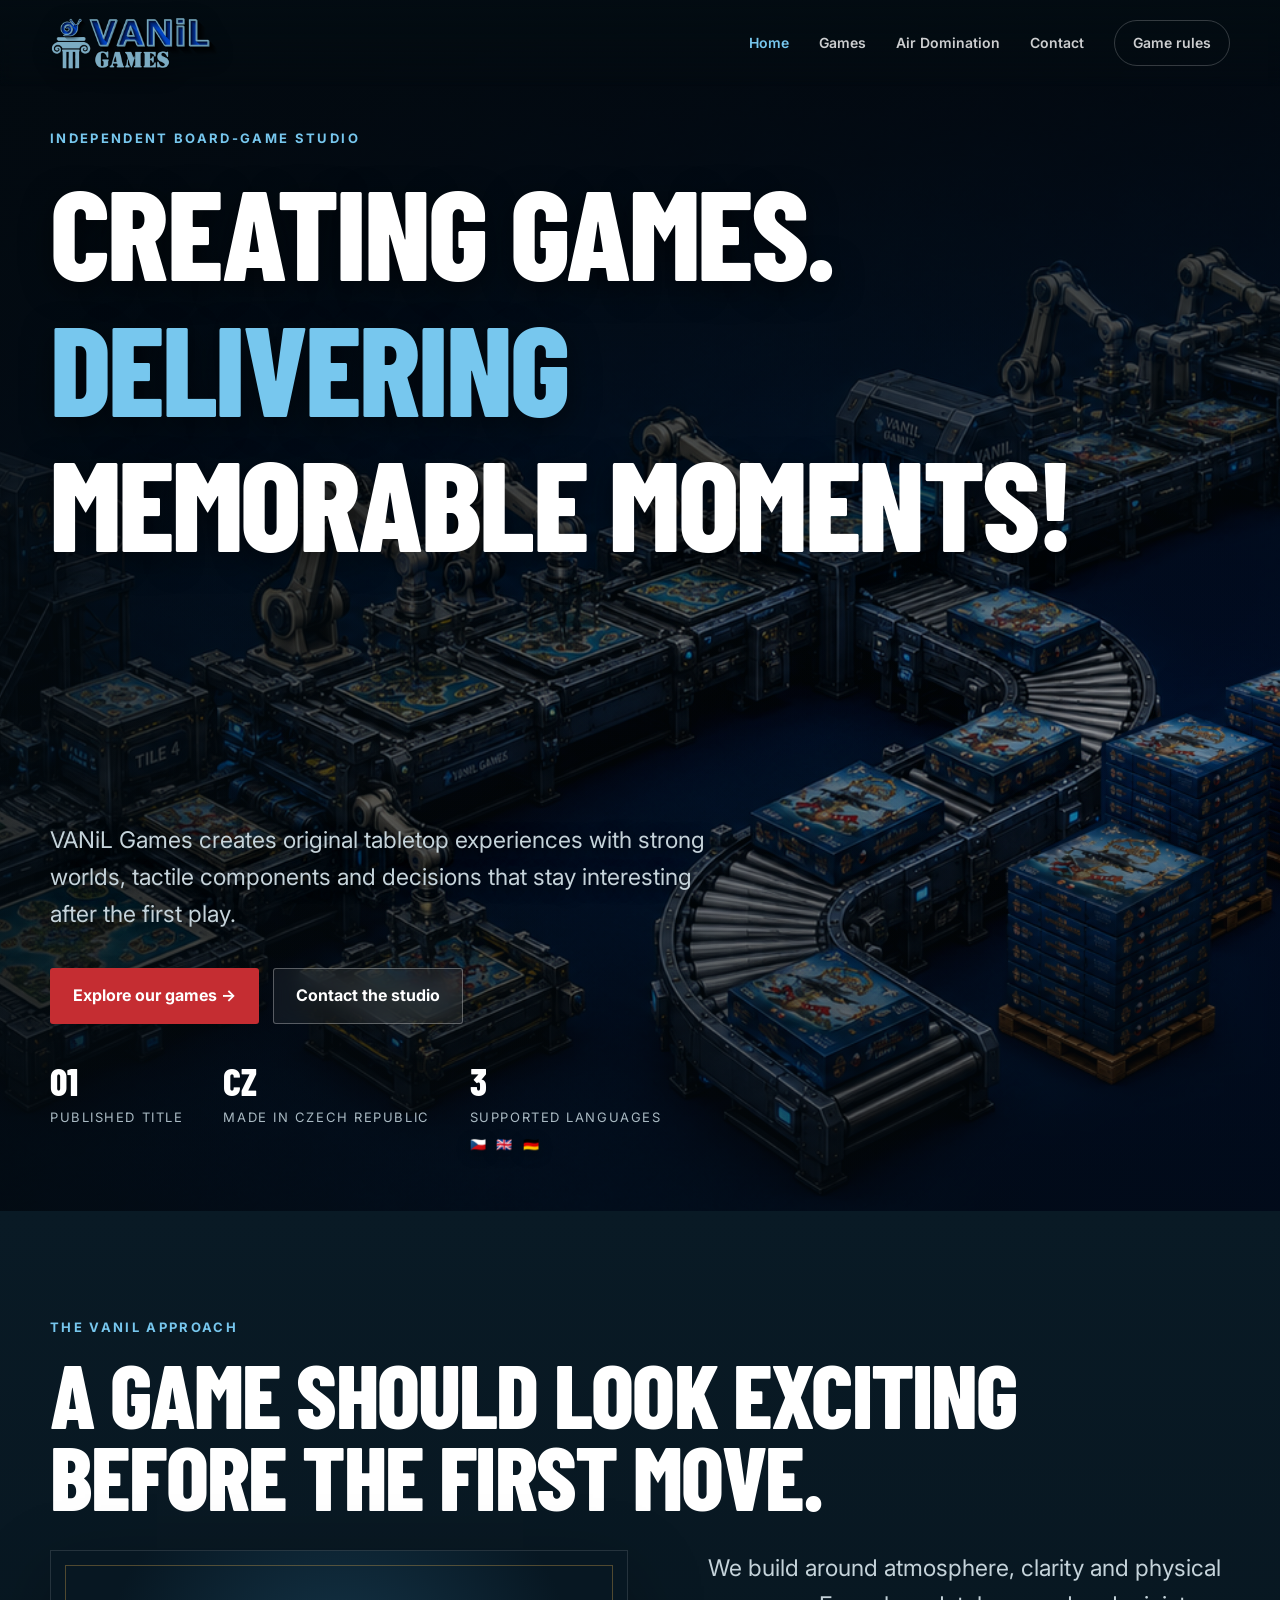
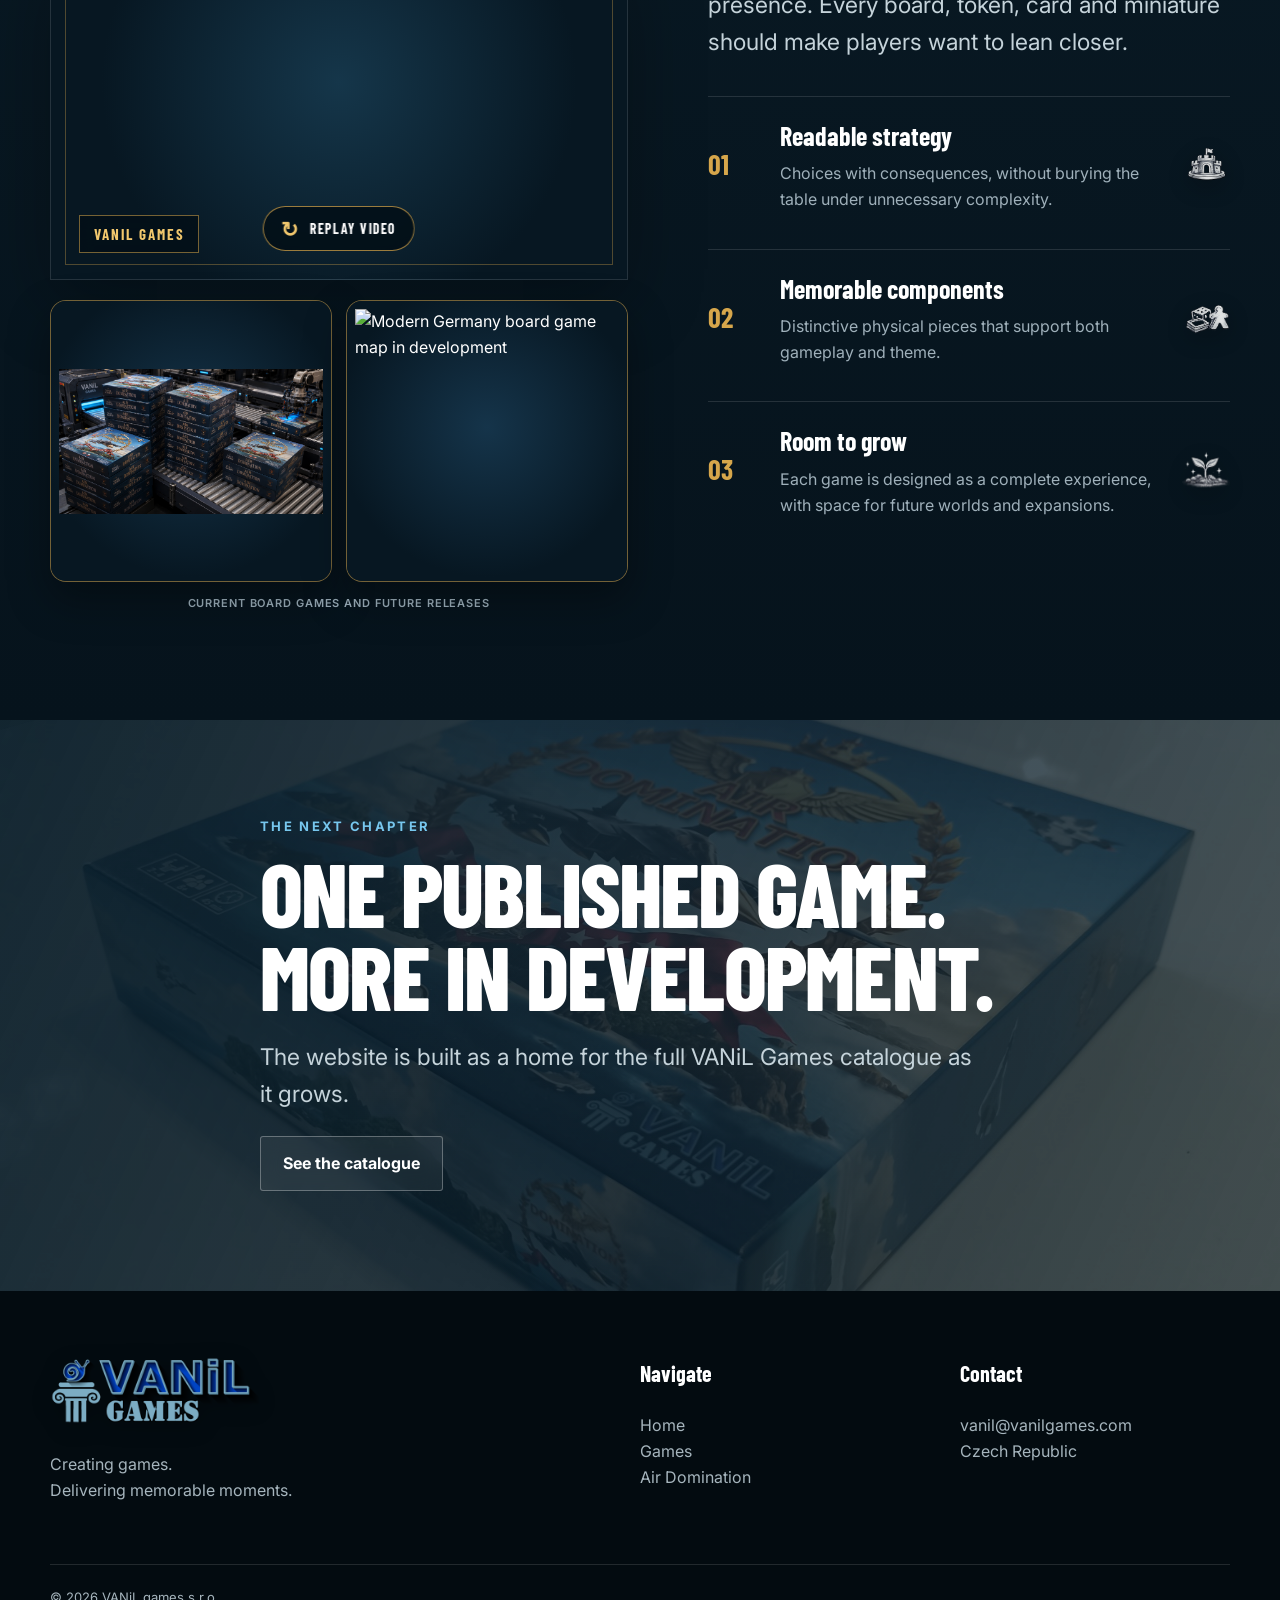
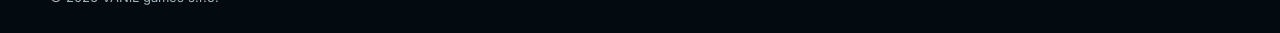
==== index.html @ 3bc26226 "First version of VANiL Games website" ====
<!doctype html><html lang="en"><head><meta charset="utf-8"><meta name="viewport" content="width=device-width,initial-scale=1"><meta name="description" content="VANiL Games creates original board games in the Czech Republic."><title>VANiL Games — Independent board-game studio</title><link rel="stylesheet" href="styles.css"><script defer src="script.js"></script></head><body>
<header class="site-header"><nav class="nav container"><a class="brand" href="index.html" aria-label="VANiL Games home"><img class="brand-logo" src="assets/images/vanil-logo-wide.png" alt="VANiL Games"></a><button class="menu-toggle" aria-label="Open menu">☰</button><div class="nav-links"><a class="active" href="index.html">Home</a><a href="games.html">Games</a><a href="air-domination.html">Air Domination</a><a href="contact.html">Contact</a><a class="nav-cta" href="air-domination.html#rules">Game rules</a></div></nav></header>
<main>
<section class="hero home-hero"><div class="hero-bg"><img src="assets/images/production-line.png" alt="VANiL Games island landscape"></div><div class="container hero-inner"><div class="hero-copy reveal"><div class="eyebrow">Independent board-game studio</div><h1 class="display xl home-title"><span class="home-title-line-one">Creating Games.</span><span class="home-title-line-two">Delivering</span><span class="home-title-line-three">Memorable Moments!</span></h1><p class="lead">VANiL Games creates original tabletop experiences with strong worlds, tactile components and decisions that stay interesting after the first play.</p><div class="actions"><a class="btn btn-primary" href="games.html">Explore our games →</a><a class="btn btn-ghost" href="contact.html">Contact the studio</a></div><div class="hero-stats company-stats"><div class="hero-stat"><strong>01</strong><span>Published title</span></div><div class="hero-stat"><strong>CZ</strong><span>Made in Czech Republic</span></div><div class="hero-stat language-stat"><strong>3</strong><span>Supported languages</span><div class="language-flags" aria-label="Czech, English and German"><span title="Czech">🇨🇿</span><span title="English">🇬🇧</span><span title="German">🇩🇪</span></div></div></div></div></div></section>
<section class="section dark home-approach"><div class="container"><div class="home-approach-heading reveal"><div class="eyebrow">The VANiL approach</div><h2 class="display lg">A game should look exciting before the first move.</h2></div><div class="split home-approach-grid"><div class="home-approach-media reveal"><div class="media-frame home-studio-video"><video data-play-once muted playsinline aria-label="VANiL Games animated studio logo"><source src="assets/video/vanil-snail-cartoon.mp4" type="video/mp4"></video><button class="video-replay" type="button" aria-label="Replay VANiL Games animation"><span>↻</span> Replay video</button><div class="video-corner-label">VANiL games</div></div><div class="current-future-showcase" aria-label="Current board games and future releases">
<figure class="production-stack-card"><img src="assets/images/stack-of-games-2.png" alt="Air Domination game boxes on the VANiL Games production line"></figure>
<figure class="production-stack-card"><img src="assets/images/map-modern-germany7.png" alt="Modern Germany board game map in development"></figure>
<p class="showcase-caption">Current board games and future releases</p>
</div></div><div class="reveal home-approach-copy"><p class="lead">We build around atmosphere, clarity and physical presence. Every board, token, card and miniature should make players want to lean closer.</p><div class="numbered-list home-principles"><div class="numbered-item"><strong>01</strong><div><h3>Readable strategy</h3><p>Choices with consequences, without burying the table under unnecessary complexity.</p></div><img class="principle-icon" src="assets/images/strategy-icon.png" alt="Strategy icon"></div><div class="numbered-item"><strong>02</strong><div><h3>Memorable components</h3><p>Distinctive physical pieces that support both gameplay and theme.</p></div><img class="principle-icon" src="assets/images/components-icon.png" alt="Board game components icon"></div><div class="numbered-item"><strong>03</strong><div><h3>Room to grow</h3><p>Each game is designed as a complete experience, with space for future worlds and expansions.</p></div><img class="principle-icon" src="assets/images/growth-icon.png" alt="Growth icon"></div></div></div></div></div></section>
<section class="cta"><div class="container cta-box reveal"><div class="eyebrow">The next chapter</div><h2 class="display lg">One published game. More in development.</h2><p class="lead">The website is built as a home for the full VANiL Games catalogue as it grows.</p><a class="btn btn-ghost" href="games.html">See the catalogue</a></div></section>
</main>
<footer class="footer"><div class="container"><div class="footer-grid"><div><a class="brand" href="index.html" aria-label="VANiL Games home"><img class="brand-logo" src="assets/images/vanil-logo-wide.png" alt="VANiL Games"></a><p>Creating games.<br>Delivering memorable moments.</p></div><div><h3>Navigate</h3><p><a href="index.html">Home</a><br><a href="games.html">Games</a><br><a href="air-domination.html">Air Domination</a></p></div><div><h3>Contact</h3><p><a href="mailto:vanil@vanilgames.com">vanil@vanilgames.com</a><br>Czech Republic</p></div></div><div class="copyright">© <span data-year></span> VANiL games s.r.o.</div></div></footer></body></html>
---- styles.css ----
@import url('https://fonts.googleapis.com/css2?family=Barlow+Condensed:wght@500;600;700;800&family=Inter:wght@400;500;600;700&display=swap');

:root{--ink:#07131c;--navy:#0b2230;--navy2:#102f41;--sky:#77c7ee;--cyan:#36b6df;--gold:#d6a64b;--red:#c52d32;--paper:#eef3f5;--white:#fff;--muted:#9fb1bc;--line:rgba(255,255,255,.12);--shadow:0 24px 70px rgba(0,0,0,.28)}
*{box-sizing:border-box}html{scroll-behavior:smooth}body{margin:0;background:var(--ink);color:var(--white);font-family:Inter,Arial,sans-serif;line-height:1.6;overflow-x:hidden}img,video{display:block;max-width:100%}a{color:inherit;text-decoration:none}button{font:inherit}.container{width:min(1180px,calc(100% - 40px));margin:auto}.section{padding:110px 0;position:relative}.section.light{background:var(--paper);color:#14212a}.section.dark{background:linear-gradient(180deg,#091a25,#06131c)}.eyebrow{font:700 13px/1 Inter;letter-spacing:.18em;text-transform:uppercase;color:var(--sky);margin-bottom:18px}.display{font-family:'Barlow Condensed',sans-serif;font-weight:800;letter-spacing:-.02em;line-height:.92;text-transform:uppercase;margin:0}.display.xl{font-size:clamp(68px,10vw,150px)}.display.lg{font-size:clamp(48px,7vw,92px)}h2,h3{font-family:'Barlow Condensed',sans-serif}.lead{font-size:clamp(18px,2vw,23px);color:#c5d3da;max-width:720px}.muted{color:#8396a2}.gold{color:var(--gold)}

.site-header{position:fixed;inset:0 0 auto;z-index:100;background:linear-gradient(180deg,rgba(3,12,18,.94),rgba(3,12,18,.64),transparent);backdrop-filter:blur(5px)}.nav{height:86px;display:flex;align-items:center;justify-content:space-between}.brand{display:flex;gap:12px;align-items:center;font-family:'Barlow Condensed';font-weight:800;letter-spacing:.08em}.brand-mark{width:42px;height:42px;border:2px solid var(--gold);border-radius:50%;display:grid;place-items:center;position:relative}.brand-mark:after{content:'V';font-size:24px;color:var(--gold)}.nav-links{display:flex;align-items:center;gap:30px;font-weight:600;font-size:14px}.nav-links a{opacity:.8}.nav-links a:hover,.nav-links a.active{opacity:1;color:var(--sky)}.nav-cta{border:1px solid rgba(255,255,255,.25);padding:11px 18px;border-radius:999px}.menu-toggle{display:none;color:white;background:none;border:0;font-size:28px}

.hero{min-height:100vh;display:grid;align-items:end;position:relative;isolation:isolate;overflow:hidden}.hero-bg{position:absolute;inset:0;z-index:-3}.hero-bg img{width:100%;height:100%;object-fit:cover;object-position:center 42%;filter:saturate(.95) contrast(1.05)}.hero:before{content:'';position:absolute;inset:0;z-index:-2;background:linear-gradient(90deg,rgba(3,10,15,.95) 0%,rgba(3,10,15,.75) 38%,rgba(3,10,15,.15) 75%),linear-gradient(0deg,#07131c 0%,transparent 40%)}.hero:after{content:'';position:absolute;right:-10vw;top:15vh;width:44vw;height:44vw;border:1px solid rgba(255,255,255,.12);border-radius:50%;box-shadow:0 0 0 50px rgba(255,255,255,.025),0 0 0 100px rgba(255,255,255,.018);z-index:-1}.hero-inner{padding-top:150px;padding-bottom:90px}.hero-copy{max-width:730px}.hero .display span{display:block;color:var(--sky)}.actions{display:flex;gap:14px;flex-wrap:wrap;margin-top:36px}.btn{display:inline-flex;align-items:center;justify-content:center;gap:10px;padding:14px 22px;border-radius:3px;font-weight:700;border:1px solid transparent;transition:.25s}.btn-primary{background:var(--red);color:#fff}.btn-primary:hover{transform:translateY(-3px);box-shadow:0 12px 25px rgba(197,45,50,.3)}.btn-ghost{border-color:rgba(255,255,255,.3);background:rgba(255,255,255,.06);backdrop-filter:blur(10px)}.btn-ghost:hover{background:#fff;color:#07131c}.hero-stats{display:flex;gap:40px;margin-top:55px}.hero-stat strong{font:800 38px 'Barlow Condensed';display:block}.hero-stat span{font-size:13px;color:#aabac3;text-transform:uppercase;letter-spacing:.12em}

.split{display:grid;grid-template-columns:1.05fr .95fr;align-items:center;gap:80px}.media-frame{position:relative;border:1px solid rgba(255,255,255,.12);background:#071722;box-shadow:var(--shadow);overflow:hidden}.media-frame:before{content:'';position:absolute;inset:14px;border:1px solid rgba(214,166,75,.35);z-index:2;pointer-events:none}.media-frame img{width:100%;height:100%;object-fit:cover;transition:transform .8s cubic-bezier(.2,.8,.2,1)}.media-frame:hover img{transform:scale(1.045)}.media-tall{height:710px}.numbered-list{display:grid;gap:18px;margin-top:35px}.numbered-item{display:grid;grid-template-columns:54px 1fr;gap:18px;padding:18px 0;border-top:1px solid rgba(255,255,255,.12)}.numbered-item strong{font:700 28px 'Barlow Condensed';color:var(--gold)}.numbered-item h3{margin:0 0 5px;font-size:26px}.numbered-item p{margin:0;color:#9fb0ba}

.video-stage{border-radius:4px;overflow:hidden;position:relative;box-shadow:var(--shadow);background:#000}.video-stage video{width:100%;aspect-ratio:16/9;object-fit:cover}.video-stage:after{content:'PLAYING IN VIEW';position:absolute;left:18px;bottom:16px;font-size:11px;letter-spacing:.15em;background:rgba(5,18,26,.78);padding:8px 11px;border-left:3px solid var(--red)}

.gallery-section{background:#050f16;padding:0}.gallery-grid{display:grid;grid-template-columns:1.25fr .75fr;min-height:760px}.slider{position:relative;overflow:hidden}.slide{position:absolute;inset:0;opacity:0;transform:scale(1.04);transition:opacity 1s,transform 4s}.slide.active{opacity:1;transform:scale(1)}.slide img{width:100%;height:100%;object-fit:cover}.slide:after{content:'';position:absolute;inset:0;background:linear-gradient(90deg,transparent 50%,rgba(5,15,22,.5)),linear-gradient(0deg,rgba(5,15,22,.65),transparent 50%)}.gallery-copy{padding:80px 65px;display:flex;flex-direction:column;justify-content:center;background:linear-gradient(135deg,#0a2432,#07151e)}.dots{display:flex;gap:8px;margin-top:28px}.dot{width:34px;height:4px;border:0;background:#38515e;cursor:pointer}.dot.active{background:var(--gold)}

.feature-slice{display:grid;grid-template-columns:1fr 1fr;min-height:690px}.feature-slice.reverse .slice-copy{order:2}.feature-slice.reverse .slice-media{order:1}.slice-copy{padding:90px max(5vw,45px);display:flex;flex-direction:column;justify-content:center}.slice-media{position:relative;overflow:hidden;background:#091722}.slice-media>img{width:100%;height:100%;object-fit:cover;transition:transform .9s}.slice-media:hover>img{transform:scale(1.05)}.floating-video{position:absolute;right:6%;bottom:7%;width:min(46%,430px);border:7px solid rgba(255,255,255,.95);box-shadow:0 22px 60px rgba(0,0,0,.5);overflow:hidden;z-index:3}.floating-video video{width:100%;aspect-ratio:16/9;object-fit:cover}.chip-row{display:flex;flex-wrap:wrap;gap:10px;margin-top:30px}.chip{padding:9px 13px;border:1px solid rgba(255,255,255,.17);background:rgba(255,255,255,.05);font-size:13px}

.carrier-grid{display:grid;grid-template-columns:repeat(4,1fr);gap:18px;margin-top:50px}.carrier-card{background:white;color:#10202a;border-radius:2px;overflow:hidden;box-shadow:0 15px 30px rgba(0,0,0,.16);transition:.3s}.carrier-card:hover{transform:translateY(-9px)}.carrier-card img{aspect-ratio:1/1;object-fit:cover}.carrier-card div{padding:16px}.carrier-card h3{font-size:24px;margin:0}.carrier-card p{margin:3px 0 0;font-size:13px;color:#67757e}

.medal-stage{display:grid;grid-template-columns:.8fr 1.2fr;gap:80px;align-items:center}.medal-view{min-height:650px;display:grid;place-items:center;position:relative;background:radial-gradient(circle at center,rgba(77,164,205,.18),transparent 55%)}.medal-view:before{content:'';position:absolute;width:70%;aspect-ratio:1;border:1px solid rgba(255,255,255,.12);border-radius:50%;box-shadow:0 0 0 45px rgba(255,255,255,.025)}.medal{position:absolute;max-height:560px;max-width:82%;opacity:0;transform:translateY(15px) rotateY(25deg);transition:.65s}.medal.active{opacity:1;transform:translateY(0) rotateY(0)}.medal-controls{display:flex;gap:12px}.round-btn{width:48px;height:48px;border-radius:50%;border:1px solid rgba(255,255,255,.25);background:transparent;color:white;cursor:pointer}.round-btn:hover{background:white;color:#08151e}

.rules-layout{display:grid;grid-template-columns:.9fr 1.1fr;gap:70px;align-items:center}.rules-preview{filter:drop-shadow(0 25px 30px rgba(0,0,0,.25));transition:.5s}.rules-preview:hover{transform:rotate(-2deg) scale(1.02)}.rules-cards{display:grid;gap:14px}.rule-card{display:flex;align-items:center;justify-content:space-between;padding:22px 24px;background:white;border-left:5px solid var(--red);box-shadow:0 10px 25px rgba(0,0,0,.08)}.rule-card strong{font-family:'Barlow Condensed';font-size:25px}.rule-card span{font-size:12px;color:#65727a}.rule-card.disabled{opacity:.7}.rule-link{font-weight:700;color:#9d2228}

.cta{padding:100px 0;background:linear-gradient(115deg,rgba(8,28,40,.94),rgba(8,28,40,.68)),url('assets/images/game-box.jpg') center/cover}.cta-box{max-width:760px}.footer{background:#030b10;padding:65px 0 25px;color:#a6b5bd}.footer-grid{display:grid;grid-template-columns:2fr 1fr 1fr;gap:50px}.footer h3{color:white;font-size:22px;margin-top:0}.footer a:hover{color:var(--sky)}.copyright{border-top:1px solid var(--line);margin-top:45px;padding-top:22px;font-size:13px}

.reveal{opacity:0;transform:translateY(28px);transition:.8s ease}.reveal.visible{opacity:1;transform:none}

.page-hero{padding:180px 0 100px;background:radial-gradient(circle at 80% 20%,rgba(54,182,223,.18),transparent 30%),linear-gradient(135deg,#06141e,#0b2a3a)}.game-card-large{display:grid;grid-template-columns:1fr 1fr;background:#0a1f2c;border:1px solid var(--line);overflow:hidden}.game-card-large img{height:100%;object-fit:cover}.game-card-content{padding:70px}.contact-grid{display:grid;grid-template-columns:.8fr 1.2fr;gap:60px}.contact-panel{padding:40px;background:#0b2230;border:1px solid var(--line)}.form-grid{display:grid;gap:15px}.form-grid input,.form-grid textarea{width:100%;padding:15px;background:#071722;border:1px solid rgba(255,255,255,.14);color:white}.form-grid textarea{min-height:180px}

@media(max-width:900px){.nav-links{position:absolute;top:78px;left:20px;right:20px;display:none;flex-direction:column;background:#071722;padding:25px;align-items:flex-start;border:1px solid var(--line)}.nav-links.open{display:flex}.menu-toggle{display:block}.split,.medal-stage,.rules-layout,.contact-grid,.game-card-large{grid-template-columns:1fr}.media-tall{height:560px}.gallery-grid{grid-template-columns:1fr;min-height:0}.slider{height:520px}.gallery-copy{padding:60px 30px}.feature-slice,.feature-slice.reverse{grid-template-columns:1fr}.feature-slice.reverse .slice-copy,.feature-slice.reverse .slice-media{order:initial}.slice-media{min-height:560px}.carrier-grid{grid-template-columns:1fr 1fr}.footer-grid{grid-template-columns:1fr 1fr}.hero-stats{gap:24px}.hero{min-height:850px}}
@media(max-width:600px){.container{width:min(100% - 28px,1180px)}.section{padding:78px 0}.nav{height:72px}.brand span{display:none}.hero-inner{padding-top:125px}.display.xl{font-size:64px}.hero-stats{display:grid;grid-template-columns:repeat(2,1fr)}.media-tall{height:450px}.slider{height:430px}.slice-copy{padding:65px 24px}.slice-media{min-height:500px}.floating-video{width:76%;right:4%;bottom:4%}.carrier-grid{grid-template-columns:1fr}.medal-view{min-height:520px}.footer-grid{grid-template-columns:1fr}.actions .btn{width:100%}}

/* Official VANiL identity and updated rules area */
.brand{display:flex;align-items:center;min-width:190px}
.brand-logo{display:block;width:168px;height:58px;object-fit:contain;object-position:left center;filter:drop-shadow(0 4px 10px rgba(0,0,0,.28))}
.footer .brand-logo{width:210px;height:auto;margin-bottom:12px}
.section-logo{width:92px;height:92px;object-fit:contain;filter:drop-shadow(0 12px 18px rgba(1,28,48,.2))}
.section.dark{position:relative;overflow:hidden}
.section-watermark{position:absolute;right:-3%;top:8%;width:min(32vw,420px);opacity:.035;pointer-events:none;transform:rotate(-8deg)}

/* The main uploaded presentation is portrait-format: show the entire frame. */
#experience .split{grid-template-columns:.78fr 1.22fr;gap:58px}
#experience .video-stage{min-height:720px;display:grid;place-items:center;background:radial-gradient(circle at center,#173546 0,#020609 72%);padding:24px}
#experience .video-stage video{width:100%;height:680px;aspect-ratio:auto;object-fit:contain;background:#000}

.rules-heading{display:flex;align-items:center;gap:25px;margin-bottom:48px;max-width:900px}
.rules-heading h2{margin-bottom:8px}
.rules-intro{font-size:18px;max-width:760px;color:#53656f}
.language-grid{display:grid;grid-template-columns:repeat(3,1fr);gap:22px;align-items:stretch}
.language-card{background:#fff;color:#10202a;box-shadow:0 18px 45px rgba(8,28,40,.13);border:1px solid rgba(8,28,40,.09);display:flex;flex-direction:column;overflow:hidden;transition:transform .3s,box-shadow .3s}
.language-card:hover{transform:translateY(-8px);box-shadow:0 28px 58px rgba(8,28,40,.2)}
.language-card-top{display:flex;gap:16px;align-items:center;padding:22px 22px 18px}
.language-card-top h3{font:800 30px 'Barlow Condensed';margin:0 0 3px}
.language-card-top p{margin:0;color:#65757e;font-size:14px;line-height:1.4}
.language-code{width:52px;height:52px;flex:0 0 52px;border-radius:50%;display:grid;place-items:center;background:#0a2635;color:#fff;font:800 18px 'Barlow Condensed';box-shadow:inset 0 0 0 3px #80b2cc}
.youtube-frame{position:relative;aspect-ratio:16/9;background:#031019;overflow:hidden}
.youtube-frame iframe{position:absolute;inset:0;width:100%;height:100%;border:0}
.language-actions{display:grid;grid-template-columns:1fr 1fr;gap:10px;padding:18px;margin-top:auto}
.language-actions .btn{padding:12px 10px;font-size:13px;text-align:center}
.btn-dark{background:#0a2635;color:#fff;border-color:#0a2635}
.btn-dark:hover{background:#123e52;transform:translateY(-2px)}
.btn-disabled{background:#dce4e8;color:#78868d;cursor:not-allowed;border-color:#dce4e8}
.rules-preview-band{margin-top:28px;display:grid;grid-template-columns:260px 1fr;align-items:center;gap:34px;background:linear-gradient(120deg,#0a2635,#123e52);color:#fff;padding:26px 38px;overflow:hidden}
.rules-preview-band img{width:100%;max-height:190px;object-fit:contain;filter:drop-shadow(0 12px 18px rgba(0,0,0,.25))}
.rules-preview-band strong{font:800 28px 'Barlow Condensed'}
.rules-preview-band p{color:#bed0d9;margin-bottom:0}

@media(max-width:1050px){.language-grid{grid-template-columns:1fr 1fr}.language-card:last-child{grid-column:1/-1;max-width:620px}.language-actions{grid-template-columns:1fr 1fr}}
@media(max-width:900px){#experience .split{grid-template-columns:1fr}.language-grid{grid-template-columns:1fr}.language-card:last-child{grid-column:auto;max-width:none}#experience .video-stage{min-height:620px}#experience .video-stage video{height:580px}.brand-logo{width:145px}.rules-preview-band{grid-template-columns:180px 1fr}}
@media(max-width:600px){.brand{min-width:0}.brand-logo{width:126px;height:48px}.rules-heading{align-items:flex-start}.section-logo{width:68px;height:68px}.language-actions{grid-template-columns:1fr}.rules-preview-band{grid-template-columns:1fr;text-align:center;padding:24px}.rules-preview-band img{max-height:160px}#experience .video-stage{min-height:520px;padding:10px}#experience .video-stage video{height:500px}}

/* V5 fighter selector and reliable YouTube players */
.fighter-section{position:relative;min-height:690px;padding:105px 0 95px;overflow:hidden;background:#06131c}
.fighter-backdrop{position:absolute;inset:0}
.fighter-backdrop img{width:100%;height:100%;object-fit:cover;filter:saturate(.75) contrast(1.1);opacity:.24;transform:scale(1.04)}
.fighter-backdrop:after{content:"";position:absolute;inset:0;background:linear-gradient(90deg,rgba(3,13,21,.98) 0%,rgba(4,19,30,.84) 50%,rgba(3,13,21,.94) 100%),radial-gradient(circle at 50% 0,rgba(46,142,197,.24),transparent 48%)}
.fighter-inner{position:relative;z-index:2}
.fighter-heading{text-align:center;max-width:860px;margin:0 auto 42px}
.fighter-heading .lead{margin:18px auto 0}
.fighter-grid{display:grid;grid-template-columns:repeat(4,1fr);gap:18px;position:relative;z-index:4}
.fighter-card{position:relative;min-height:295px;padding:28px 24px 24px;border:1px solid rgba(218,170,72,.65);background:linear-gradient(155deg,rgba(13,42,59,.88),rgba(5,18,28,.95));box-shadow:0 18px 45px rgba(0,0,0,.32);overflow:visible;transition:transform .25s,border-color .25s,box-shadow .25s;outline:none}
.fighter-card:before{content:"";position:absolute;inset:8px;border:1px solid rgba(112,185,222,.11);pointer-events:none}
.fighter-card:hover,.fighter-card:focus-visible,.fighter-card.is-open{transform:translateY(-8px);border-color:#f0bf58;box-shadow:0 25px 65px rgba(0,0,0,.48),0 0 0 1px rgba(240,191,88,.15)}
.fighter-card h3{margin:35px 0 0;text-transform:uppercase;font-size:28px;line-height:.92;letter-spacing:.04em;color:#d6e8f1}
.fighter-card h3 strong{font-size:36px;color:#f0bf58}
.fighter-number{position:absolute;top:18px;left:22px;font:700 12px Inter;letter-spacing:.18em;color:#79b6d8}
.fighter-info{position:absolute;right:18px;top:16px;width:27px;height:27px;border:1px solid #f0bf58;border-radius:50%;display:grid;place-items:center;color:#f0bf58;font:700 italic 16px Georgia}
.fighter-silhouette{position:absolute;left:24px;right:24px;bottom:24px;height:115px;display:grid;place-items:center;color:rgba(126,190,222,.19);font:900 clamp(42px,5vw,72px) 'Barlow Condensed';letter-spacing:.03em;border-top:1px solid rgba(255,255,255,.08)}
.fighter-profile{position:absolute;left:50%;bottom:calc(100% + 15px);width:min(340px,85vw);padding:22px 23px;background:rgba(4,20,31,.98);border:1px solid #dfad48;box-shadow:0 24px 70px rgba(0,0,0,.65);opacity:0;visibility:hidden;transform:translate(-50%,10px);transition:.18s;z-index:20;pointer-events:none}
.fighter-profile:after{content:"";position:absolute;left:50%;bottom:-9px;width:16px;height:16px;background:#061722;border-right:1px solid #dfad48;border-bottom:1px solid #dfad48;transform:translateX(-50%) rotate(45deg)}
.fighter-profile h4{font:800 27px 'Barlow Condensed';text-transform:uppercase;color:#f0bf58;margin:0 0 8px}
.fighter-profile p{font-size:14px;line-height:1.55;color:#d3e2e9;margin:0}
.fighter-card:hover .fighter-profile,.fighter-card:focus-visible .fighter-profile,.fighter-card.is-open .fighter-profile{opacity:1;visibility:visible;transform:translate(-50%,0)}
.fighter-video{right:2.5%;bottom:3%;width:245px;border-width:4px;opacity:.92}
.carrier-launch-slice .slice-media>img{object-position:center center}
.youtube-lite{position:relative;aspect-ratio:16/9;background:#07131b center/cover no-repeat;overflow:hidden;cursor:pointer}
.youtube-lite:before{content:"";position:absolute;inset:0;background:linear-gradient(180deg,transparent 45%,rgba(0,0,0,.48))}
.youtube-lite .youtube-play{position:absolute;inset:0;margin:auto;width:76px;height:54px;border:0;border-radius:14px;background:#e62117;color:#fff;display:grid;place-items:center;cursor:pointer;box-shadow:0 12px 35px rgba(0,0,0,.45);transition:transform .2s,filter .2s}
.youtube-lite .youtube-play:hover{transform:scale(1.08);filter:brightness(1.08)}
.youtube-lite .youtube-play span{font-size:25px;margin-left:4px}
.youtube-lite iframe{position:absolute;inset:0;width:100%;height:100%;border:0}
@media(max-width:1000px){.fighter-grid{grid-template-columns:repeat(2,1fr)}.fighter-section{padding-bottom:125px}.fighter-video{width:210px}}
@media(max-width:600px){.fighter-section{padding:75px 0 105px}.fighter-grid{grid-template-columns:1fr}.fighter-card{min-height:240px}.fighter-profile{position:fixed;left:14px;right:14px;bottom:22px;width:auto;transform:translateY(12px);z-index:100}.fighter-profile:after{display:none}.fighter-card:hover .fighter-profile,.fighter-card:focus-visible .fighter-profile,.fighter-card.is-open .fighter-profile{transform:translateY(0)}.fighter-video{position:relative;right:auto;bottom:auto;width:100%;margin-top:24px}.carrier-launch-slice .slice-media{min-height:500px}}

/* v6 component-image refinements */
.numbered-item{grid-template-columns:54px minmax(0,1fr) 82px;align-items:center}
.stat-visual{position:relative;width:76px;height:66px;justify-self:end;border:1px solid rgba(214,166,75,.42);border-radius:12px;background:rgba(4,17,27,.75);overflow:hidden;box-shadow:0 8px 22px rgba(0,0,0,.28)}
.stat-visual img{width:100%;height:100%;object-fit:contain;padding:5px}
.mission-visual img{transform:rotate(-5deg) scale(.92)}
.map-visual img{object-fit:cover;padding:0}
.stat-frame{position:absolute;inset:0;opacity:0;transform:scale(.82) rotate(-5deg);transition:opacity .6s ease,transform .6s ease}
.stat-frame.active{opacity:1;transform:scale(1) rotate(0)}
.fighter-token{position:absolute;left:17px;right:17px;bottom:14px;height:150px;display:grid;place-items:center;border-top:1px solid rgba(255,255,255,.08)}
.fighter-token img{width:138px;height:138px;object-fit:contain;filter:drop-shadow(0 14px 16px rgba(0,0,0,.4));transition:transform .35s ease,filter .35s ease}
.fighter-card:hover .fighter-token img,.fighter-card:focus-visible .fighter-token img,.fighter-card.is-open .fighter-token img{transform:scale(1.07) rotate(2deg);filter:drop-shadow(0 18px 23px rgba(0,0,0,.55)) brightness(1.08)}
.box-views{display:grid;grid-template-columns:repeat(3,minmax(0,1fr));gap:10px;margin-top:26px;max-width:390px}
.box-views figure{margin:0;padding:8px;border:1px solid rgba(214,166,75,.28);border-radius:12px;background:rgba(255,255,255,.045);overflow:hidden}
.box-views img{display:block;width:100%;height:76px;object-fit:contain;transition:transform .3s ease}
.box-views figure:hover img{transform:scale(1.08)}
.box-views figcaption{text-align:center;margin-top:4px;color:#b9cad4;font:700 11px 'Barlow Condensed';letter-spacing:.12em;text-transform:uppercase}
@media(max-width:900px){.numbered-item{grid-template-columns:48px minmax(0,1fr) 72px}.stat-visual{width:68px;height:60px}.fighter-token{height:132px}.fighter-token img{width:120px;height:120px}}
@media(max-width:520px){.numbered-item{grid-template-columns:44px minmax(0,1fr) 58px;gap:12px}.stat-visual{width:56px;height:52px}.box-views{gap:7px}.box-views img{height:62px}}

/* v7 sizing and fighter-video placement */
.fighter-heading-row{position:relative;z-index:2;display:grid;grid-template-columns:minmax(0,1fr) 330px;gap:42px;align-items:center;margin-bottom:36px}
.fighter-heading-row .fighter-heading{margin-bottom:0}
.fighter-heading-video{position:relative;aspect-ratio:16/9;border:1px solid rgba(223,173,72,.75);border-radius:18px;overflow:hidden;background:#03111b;box-shadow:0 22px 55px rgba(0,0,0,.42)}
.fighter-heading-video video{display:block;width:100%;height:100%;object-fit:cover}
.fighter-heading-video:after{content:"";position:absolute;inset:0;pointer-events:none;background:linear-gradient(180deg,transparent 58%,rgba(1,10,17,.72))}
.fighter-heading-video span{position:absolute;left:16px;bottom:12px;z-index:2;color:#f0bf58;font:700 12px Inter;letter-spacing:.16em;text-transform:uppercase}
.fighter-section{padding-bottom:92px}
.fighter-video{display:none!important}

.box-views{max-width:560px;gap:14px;margin-top:24px}
.box-views figure{padding:10px}
.box-views img{height:138px}
.box-views figcaption{font-size:12px;margin-top:6px}

.numbered-item{grid-template-columns:62px minmax(0,1fr) 148px;gap:18px}
.stat-visual{width:138px;height:112px;border-radius:16px}
.stat-visual img{padding:7px}
.mission-visual{overflow:visible;background:rgba(4,17,27,.78);perspective:800px}
.mission-card-spin{animation:missionCardTurn 4.2s ease-in-out infinite;transform-origin:center;will-change:transform,filter}
@keyframes missionCardTurn{
  0%,15%{transform:rotate(-7deg) rotateY(0deg) scale(.91);filter:drop-shadow(0 8px 10px rgba(0,0,0,.34))}
  45%{transform:rotate(2deg) rotateY(180deg) scale(1.03);filter:drop-shadow(0 14px 18px rgba(0,0,0,.48))}
  50%{transform:rotate(2deg) rotateY(181deg) scale(1.03)}
  80%,100%{transform:rotate(-7deg) rotateY(360deg) scale(.91);filter:drop-shadow(0 8px 10px rgba(0,0,0,.34))}
}
.jet-rotator .stat-frame{padding:5px}
.map-visual img{object-fit:cover;padding:0}

@media(max-width:1000px){
  .fighter-heading-row{grid-template-columns:minmax(0,1fr) 280px;gap:26px}
  .numbered-item{grid-template-columns:54px minmax(0,1fr) 118px}
  .stat-visual{width:112px;height:92px}
  .box-views img{height:112px}
}
@media(max-width:760px){
  .fighter-heading-row{grid-template-columns:1fr}
  .fighter-heading-video{width:min(100%,520px)}
  .numbered-item{grid-template-columns:48px minmax(0,1fr) 94px}
  .stat-visual{width:90px;height:78px}
  .box-views{max-width:100%}
  .box-views img{height:96px}
}
@media(max-width:520px){
  .numbered-item{grid-template-columns:44px minmax(0,1fr) 76px;gap:10px}
  .stat-visual{width:72px;height:64px}
  .box-views img{height:82px}
}


/* v8 content and hero refinements */
.air-hero .hero-bg img{object-position:center center;filter:saturate(1.02) contrast(1.04)}
.air-hero:before{background:linear-gradient(90deg,rgba(3,10,15,.94) 0%,rgba(3,10,15,.72) 42%,rgba(3,10,15,.18) 70%),linear-gradient(0deg,#07131c 0%,transparent 40%)}
.hero-cover-frame{position:absolute;right:5vw;top:14vh;width:min(34vw,520px);z-index:1;border:1px solid rgba(214,166,75,.72);border-radius:20px;overflow:hidden;box-shadow:0 30px 80px rgba(0,0,0,.5);background:rgba(3,12,20,.62);padding:10px;backdrop-filter:blur(10px)}
.hero-cover-frame img{display:block;width:100%;height:auto;border-radius:13px}
.hero-hover-video{position:absolute;left:5vw;bottom:4.5vh;width:min(300px,22vw);z-index:2;border:1px solid rgba(214,166,75,.72);border-radius:16px;overflow:hidden;background:#03111b;box-shadow:0 22px 55px rgba(0,0,0,.5)}
.hero-hover-video video{display:block;width:100%;aspect-ratio:16/9;object-fit:cover}
.air-hero .hero-inner{padding-bottom:220px}
.air-hero .hero-copy{max-width:650px}

.board-glance-slice{min-height:760px}
.board-glance-slice .slice-copy{padding-top:60px;padding-bottom:60px}
.component-chips{margin-top:18px}
.box-views{max-width:720px;grid-template-columns:repeat(3,minmax(0,1fr));gap:16px;margin-top:24px}
.box-views figure{padding:12px}
.box-views img{height:190px}
.game-components-copy{margin-top:24px;padding-top:22px;border-top:1px solid rgba(255,255,255,.12)}
.game-components-copy h3{margin:0 0 10px;font:800 28px 'Barlow Condensed';text-transform:uppercase;letter-spacing:.03em;color:#fff}
.game-components-copy p{margin:0;color:#c6d3da;line-height:1.72;font-size:15px}

.medal-stage{grid-template-columns:minmax(280px,.8fr) minmax(300px,1fr) minmax(280px,.85fr);gap:48px}
.medal-token-video{position:relative;border:1px solid rgba(214,166,75,.65);border-radius:18px;overflow:hidden;background:#04121c;box-shadow:0 22px 60px rgba(0,0,0,.4)}
.medal-token-video video{display:block;width:100%;aspect-ratio:9/16;max-height:540px;object-fit:cover}
.medal-token-video:after{content:"";position:absolute;inset:0;background:linear-gradient(180deg,transparent 70%,rgba(1,10,17,.8));pointer-events:none}
.medal-token-video span{position:absolute;z-index:2;left:18px;bottom:14px;color:#f0bf58;font:700 12px Inter;letter-spacing:.14em;text-transform:uppercase}

.company-stats{align-items:flex-start}
.language-stat{min-width:210px}
.language-flags{display:flex;gap:9px;margin-top:8px;font-size:26px;line-height:1}
.language-flags span{filter:drop-shadow(0 4px 7px rgba(0,0,0,.35))}

@media(max-width:1100px){
 .hero-cover-frame{width:min(36vw,430px);right:3vw}
 .hero-hover-video{width:min(260px,24vw);left:3vw}
 .medal-stage{grid-template-columns:1fr 1fr}.medal-token-video{grid-column:2}.medal-copy{grid-column:1 / -1}
 .box-views img{height:155px}
}
@media(max-width:900px){
 .air-hero{min-height:980px}.air-hero .hero-inner{padding-bottom:330px}
 .hero-cover-frame{top:auto;bottom:30px;right:4%;width:44%;max-width:390px}
 .hero-hover-video{left:4%;bottom:30px;width:44%;max-width:330px}
 .board-glance-slice{min-height:0}
 .box-views img{height:145px}
 .medal-stage{grid-template-columns:1fr}.medal-token-video,.medal-copy{grid-column:auto}.medal-token-video{width:min(100%,430px);justify-self:center}.medal-token-video video{aspect-ratio:16/9;max-height:none}
}
@media(max-width:600px){
 .air-hero .hero-inner{padding-bottom:370px}
 .hero-cover-frame{left:4%;right:4%;bottom:24px;width:auto;max-width:none}
 .hero-hover-video{left:7%;bottom:240px;width:46%;max-width:240px}
 .box-views{gap:8px}.box-views figure{padding:6px}.box-views img{height:108px}.box-views figcaption{font-size:10px}
 .game-components-copy p{font-size:14px}
 .company-stats{grid-template-columns:1fr 1fr}.language-stat{grid-column:1 / -1}
}


/* V9 carrier, weapons and final CTA enhancements */
.carrier-gallery-wrap{position:relative;background:#06131d;min-height:690px}
.carrier-gallery{position:absolute;inset:0;display:grid;place-items:center;overflow:hidden}
.carrier-gallery-image{position:absolute;width:100%;height:100%;object-fit:cover;opacity:0;transform:scale(1.035);transition:opacity .8s ease,transform 4.5s ease}
.carrier-gallery-image.active{opacity:1;transform:scale(1)}
.weapon-feature{margin-top:42px;display:grid;grid-template-columns:minmax(0,1.25fr) minmax(260px,.75fr);gap:38px;align-items:center;padding:28px;border:1px solid rgba(10,61,91,.16);background:linear-gradient(135deg,#f7fbfd,#eaf3f7);box-shadow:0 18px 45px rgba(7,30,45,.12)}
.weapon-copy .lead{margin:0;color:#183847}
.weapon-gallery{position:relative;min-height:310px;display:grid;place-items:center;perspective:1000px}
.weapon-gallery-image{position:absolute;max-height:300px;max-width:100%;opacity:0;transform:rotateY(90deg) scale(.86);transition:opacity .55s ease,transform .72s cubic-bezier(.2,.8,.2,1)}
.weapon-gallery-image.active{opacity:1;transform:rotateY(0) scale(1)}
.cta-mission-grid{display:grid;grid-template-columns:minmax(0,1fr) minmax(340px,.8fr);gap:55px;align-items:center}
.cta-hover-video{border:1px solid rgba(255,255,255,.28);background:#04111a;padding:10px;box-shadow:0 26px 70px rgba(0,0,0,.5)}
.cta-hover-video video{display:block;width:100%;aspect-ratio:16/9;object-fit:contain;background:#000}
@media(max-width:900px){.weapon-feature,.cta-mission-grid{grid-template-columns:1fr}.carrier-gallery-wrap{min-height:560px}.weapon-gallery{min-height:280px}}
@media(max-width:600px){.carrier-gallery-wrap{min-height:500px}.weapon-feature{padding:20px}.weapon-gallery{min-height:240px}.weapon-gallery-image{max-height:230px}}


/* V10 medal presentation and rule-language refinements */
.medal-media{position:relative;min-height:650px;display:flex;align-items:center;justify-content:flex-end}
.medal-media .medal-view{width:72%;min-height:620px;margin-left:auto}
.medal-action-video{position:absolute;z-index:4;left:0;top:50%;width:42%;transform:translateY(-50%);border:1px solid rgba(214,166,75,.72);border-radius:18px;overflow:hidden;background:#04121c;box-shadow:0 24px 70px rgba(0,0,0,.58)}
.medal-action-video video{display:block;width:100%;aspect-ratio:9/16;max-height:500px;object-fit:cover}
.medal-action-video:after{content:"";position:absolute;inset:0;box-shadow:inset 0 0 0 1px rgba(255,255,255,.08);pointer-events:none}
.medal-controls{align-items:center}.medal-counter{min-width:58px;text-align:center;color:#dbe7ec;font:700 13px Inter;letter-spacing:.08em}
.language-card-top{display:flex;align-items:flex-start;gap:12px}.language-flag{font-size:29px;line-height:1;filter:drop-shadow(0 4px 8px rgba(0,0,0,.28))}.language-code{flex:0 0 auto}
.youtube-lite.local-file:after{content:"Opens on YouTube in local preview";position:absolute;left:12px;right:12px;bottom:10px;color:#fff;font:600 11px Inter;text-align:center;z-index:2}
@media(max-width:1100px){.medal-media{min-height:590px}.medal-media .medal-view{width:74%;min-height:560px}.medal-action-video{width:40%}}
@media(max-width:900px){.medal-media{min-height:620px;width:min(100%,700px);justify-self:center}.medal-media .medal-view{width:72%}.medal-action-video{width:38%}}
@media(max-width:600px){.medal-media{min-height:570px}.medal-media .medal-view{width:78%;min-height:520px}.medal-action-video{width:43%;left:-2%}.medal-action-video video{max-height:390px}.language-card-top{gap:9px}.language-flag{font-size:25px}}

/* V11 battlefield-video placement and image flags */
.gallery-grid{min-height:650px;grid-template-columns:1.18fr .82fr}
.gallery-grid .slider{min-height:650px}
.gallery-grid .slide img{object-fit:cover;object-position:center center}
.battlefield-video-overlay{position:absolute;z-index:8;left:3%;bottom:5%;width:min(27%,240px);border:1px solid rgba(214,166,75,.78);border-radius:18px;overflow:hidden;background:#04121c;box-shadow:0 25px 75px rgba(0,0,0,.62)}
.battlefield-video-overlay video{display:block;width:100%;aspect-ratio:9/16;max-height:430px;object-fit:cover}
.battlefield-video-overlay:after{content:"";position:absolute;inset:0;background:linear-gradient(180deg,transparent 72%,rgba(1,10,17,.88));pointer-events:none}
.battlefield-video-overlay span{position:absolute;z-index:2;left:13px;right:13px;bottom:11px;color:#f0bf58;font:700 10px Inter;letter-spacing:.11em;text-transform:uppercase}
.medal-media{min-height:620px;justify-content:center}
.medal-media .medal-view{width:100%;min-height:620px;margin:0}
.language-copy{min-width:0;flex:1}
.language-title-row{display:flex;align-items:center;justify-content:space-between;gap:12px;margin-bottom:3px}
.language-title-row h3{margin:0!important}
.language-flag-image{width:48px;height:48px;object-fit:contain;flex:0 0 48px;filter:drop-shadow(0 4px 8px rgba(0,0,0,.28))}
.language-flag-placeholder{font-size:38px;line-height:1;flex:0 0 auto;filter:drop-shadow(0 4px 8px rgba(0,0,0,.22))}
@media(max-width:900px){.gallery-grid .slider{min-height:500px;height:500px}.battlefield-video-overlay{width:min(30%,190px);left:3%;bottom:4%}.battlefield-video-overlay video{max-height:330px}.medal-media .medal-view{width:100%}}
@media(max-width:600px){.gallery-grid .slider{min-height:430px;height:430px}.battlefield-video-overlay{width:34%;left:2%;bottom:3%;border-radius:13px}.battlefield-video-overlay video{max-height:255px}.battlefield-video-overlay span{font-size:8px;left:8px;bottom:7px}.language-flag-image{width:42px;height:42px;flex-basis:42px}.language-flag-placeholder{font-size:33px}}

/* V13 homepage studio video */
.home-studio-video{height:520px;background:radial-gradient(circle at 50% 40%,#15364a 0,#071722 68%);display:flex;align-items:center;justify-content:center}
.home-studio-video video{display:block;width:100%;height:100%;object-fit:cover;transition:transform .8s cubic-bezier(.2,.8,.2,1)}
.home-studio-video:hover video{transform:scale(1.035)}
.video-corner-label{position:absolute;left:28px;bottom:26px;z-index:3;padding:9px 14px;border:1px solid rgba(214,166,75,.55);background:rgba(3,15,23,.78);backdrop-filter:blur(8px);font:700 15px 'Barlow Condensed';letter-spacing:.13em;text-transform:uppercase;color:#f1c76d}
@media(max-width:900px){.home-studio-video{height:440px}}
@media(max-width:600px){.home-studio-video{height:300px}.video-corner-label{left:20px;bottom:18px}}

/* v14 homepage hero and one-play studio animation */
.home-hero{align-items:start;min-height:100vh}
.home-hero .hero-bg img{object-position:center center;filter:saturate(1.02) contrast(1.02)}
.home-hero:before{background:linear-gradient(180deg,rgba(3,10,15,.90) 0%,rgba(3,10,15,.55) 27%,rgba(3,10,15,.08) 55%,rgba(3,10,15,.42) 100%),linear-gradient(90deg,rgba(3,10,15,.68) 0%,rgba(3,10,15,.28) 48%,rgba(3,10,15,.10) 100%)}
.home-hero:after{display:none}
.home-hero .hero-inner{padding-top:132px;padding-bottom:60px}
.home-hero .hero-copy{max-width:930px}
.home-title{font-size:clamp(52px,7vw,104px);line-height:.89;text-shadow:0 8px 30px rgba(0,0,0,.55)}
.home-title span{display:block}
.home-title-line-one{color:#fff!important}
.home-title-line-two{color:var(--sky)!important;max-width:920px}
.home-hero .lead{max-width:680px;text-shadow:0 3px 16px rgba(0,0,0,.85)}
.home-hero .hero-stats{margin-top:34px}
.home-studio-video{position:relative}
.video-replay{position:absolute;inset:auto 50% 28px auto;transform:translateX(50%) translateY(12px);z-index:4;display:flex;align-items:center;gap:9px;padding:11px 17px;border:1px solid rgba(214,166,75,.72);border-radius:999px;background:rgba(3,15,23,.88);color:#fff;font:700 14px 'Barlow Condensed';letter-spacing:.09em;text-transform:uppercase;opacity:0;pointer-events:none;transition:.25s;backdrop-filter:blur(9px)}
.video-replay span{font-size:21px;line-height:1;color:#f1c76d}
.home-studio-video.video-ended .video-replay{opacity:1;pointer-events:auto;transform:translateX(50%) translateY(0)}
.video-replay:hover{background:#fff;color:#07131c}
@media(max-width:900px){.home-hero .hero-inner{padding-top:120px}.home-title{font-size:clamp(50px,10vw,82px)}.home-hero .hero-copy{max-width:760px}}
@media(max-width:600px){.home-hero{min-height:900px}.home-hero .hero-inner{padding-top:105px}.home-title{font-size:54px;line-height:.94}.home-hero .lead{font-size:17px}.video-replay{bottom:20px}}

/* v15 homepage title spacing and permanently available replay control */
.home-title{
  font-size:clamp(42px,4.65vw,72px);
  line-height:1.02;
  width:max-content;
  max-width:none;
}
.home-title span{
  white-space:nowrap;
}
.home-title-line-two{
  max-width:none;
}
.home-hero .lead{
  margin-top:clamp(220px,28vh,330px);
}
.video-replay{
  opacity:1;
  pointer-events:auto;
  transform:translateX(50%) translateY(0);
}
.home-studio-video.video-ended .video-replay{
  opacity:1;
  pointer-events:auto;
  transform:translateX(50%) translateY(0);
}
@media(max-width:900px){
  .home-title{font-size:clamp(36px,6vw,58px)}
  .home-hero .lead{margin-top:clamp(190px,25vh,270px)}
}
@media(max-width:700px){
  .home-title{font-size:clamp(29px,7vw,46px)}
  .home-title span{white-space:normal}
  .home-hero .lead{margin-top:190px}
}
@media(max-width:460px){
  .home-title{font-size:38px;line-height:1.02;width:auto}
  .home-hero .lead{margin-top:165px}
}

/* v16 homepage hierarchy and approach icons */
.home-title{
  font-size:clamp(38px,4.1vw,64px);
  line-height:1.04;
}
.home-approach-heading{
  width:100%;
  margin-bottom:34px;
}
.home-approach-heading .display{
  max-width:1180px;
  margin-bottom:0;
}
.home-approach-grid{
  align-items:start;
  gap:80px;
}
.home-approach-copy{
  padding-top:0;
}
.home-approach-copy>.lead{
  margin-top:0;
}
.home-principles .numbered-item{
  grid-template-columns:54px minmax(0,1fr) 58px;
  gap:18px;
}
.principle-icon{
  width:48px;
  height:48px;
  object-fit:contain;
  justify-self:end;
  opacity:.9;
  filter:drop-shadow(0 6px 12px rgba(0,0,0,.35));
  transition:transform .3s ease,opacity .3s ease;
}
.home-principles .numbered-item:hover .principle-icon{
  transform:translateY(-3px) scale(1.05);
  opacity:1;
}
@media(max-width:900px){
  .home-title{font-size:clamp(34px,5.5vw,54px)}
  .home-approach-heading{margin-bottom:28px}
  .home-approach-grid{gap:42px}
}
@media(max-width:600px){
  .home-title{font-size:clamp(30px,8vw,42px)}
  .home-title span{white-space:normal}
  .home-principles .numbered-item{grid-template-columns:44px minmax(0,1fr) 46px;gap:12px}
  .principle-icon{width:40px;height:40px}
}

/* V17 production-line homepage and compact studio media stack */
.home-hero .hero-bg img{
  object-position:center center;
  filter:saturate(1.04) contrast(1.05) brightness(.88);
}
.home-hero:before{
  background:
    linear-gradient(180deg,rgba(3,10,15,.88) 0%,rgba(3,10,15,.58) 30%,rgba(3,10,15,.14) 60%,rgba(3,10,15,.50) 100%),
    linear-gradient(90deg,rgba(3,10,15,.73) 0%,rgba(3,10,15,.34) 45%,rgba(3,10,15,.08) 100%);
}
.home-title{
  font-size:clamp(27px,2.87vw,45px);
  line-height:1.08;
}
.home-approach-media{
  min-width:0;
  display:flex;
  flex-direction:column;
  gap:20px;
}
.home-studio-video{
  height:400px;
}
.production-stack-card{
  position:relative;
  width:min(82%,560px);
  margin:0 auto;
  overflow:hidden;
  border:1px solid rgba(214,166,75,.52);
  border-radius:16px;
  background:#061722;
  box-shadow:0 18px 42px rgba(0,0,0,.34);
}
.production-stack-card img{
  display:block;
  width:100%;
  height:180px;
  object-fit:cover;
  object-position:center 48%;
  transition:transform .55s ease;
}
.production-stack-card:hover img{transform:scale(1.035)}
.production-stack-card figcaption{
  position:absolute;
  left:12px;
  bottom:10px;
  padding:7px 10px;
  border:1px solid rgba(214,166,75,.42);
  border-radius:999px;
  background:rgba(3,15,23,.82);
  color:#f1c76d;
  font:700 11px 'Barlow Condensed';
  letter-spacing:.11em;
  text-transform:uppercase;
  backdrop-filter:blur(8px);
}
@media(max-width:900px){
  .home-title{font-size:clamp(26px,5vw,42px)}
  .home-studio-video{height:350px}
  .production-stack-card{width:min(88%,560px)}
}
@media(max-width:600px){
  .home-title{font-size:clamp(25px,7.2vw,34px)}
  .home-studio-video{height:270px}
  .production-stack-card{width:92%}
  .production-stack-card img{height:145px}
  .production-stack-card figcaption{font-size:9px}
}

/* V18 homepage three-line title and compact current/future showcase */
.home-title{
  font-size:clamp(25px,2.55vw,40px);
  line-height:1.06;
}
.home-title-line-three{color:#fff!important}
.home-studio-video{height:330px}
.current-future-showcase{
  width:min(100%,620px);
  margin:0 auto;
  display:grid;
  grid-template-columns:repeat(2,minmax(0,1fr));
  gap:14px;
  align-items:start;
}
.current-future-showcase .production-stack-card{
  width:100%;
  margin:0;
  aspect-ratio:1/1;
}
.current-future-showcase .production-stack-card img{
  width:100%;
  height:100%;
  object-fit:contain;
  object-position:center;
  background:radial-gradient(circle at 50% 45%,#15344a 0,#071722 72%);
  padding:8px;
}
.current-future-showcase .production-stack-card:hover img{transform:scale(1.025)}
.showcase-caption{
  grid-column:1/-1;
  margin:0;
  text-align:center;
  color:#9eb1bd;
  font:600 11px Inter,sans-serif;
  letter-spacing:.08em;
  text-transform:uppercase;
}
@media(max-width:900px){
  .home-title{font-size:clamp(24px,4.5vw,36px)}
  .home-studio-video{height:300px}
  .current-future-showcase{width:min(100%,560px)}
}
@media(max-width:600px){
  .home-title{font-size:clamp(23px,6.5vw,31px)}
  .home-studio-video{height:235px}
  .current-future-showcase{gap:9px}
  .current-future-showcase .production-stack-card img{padding:4px}
  .showcase-caption{font-size:9px;letter-spacing:.06em}
}
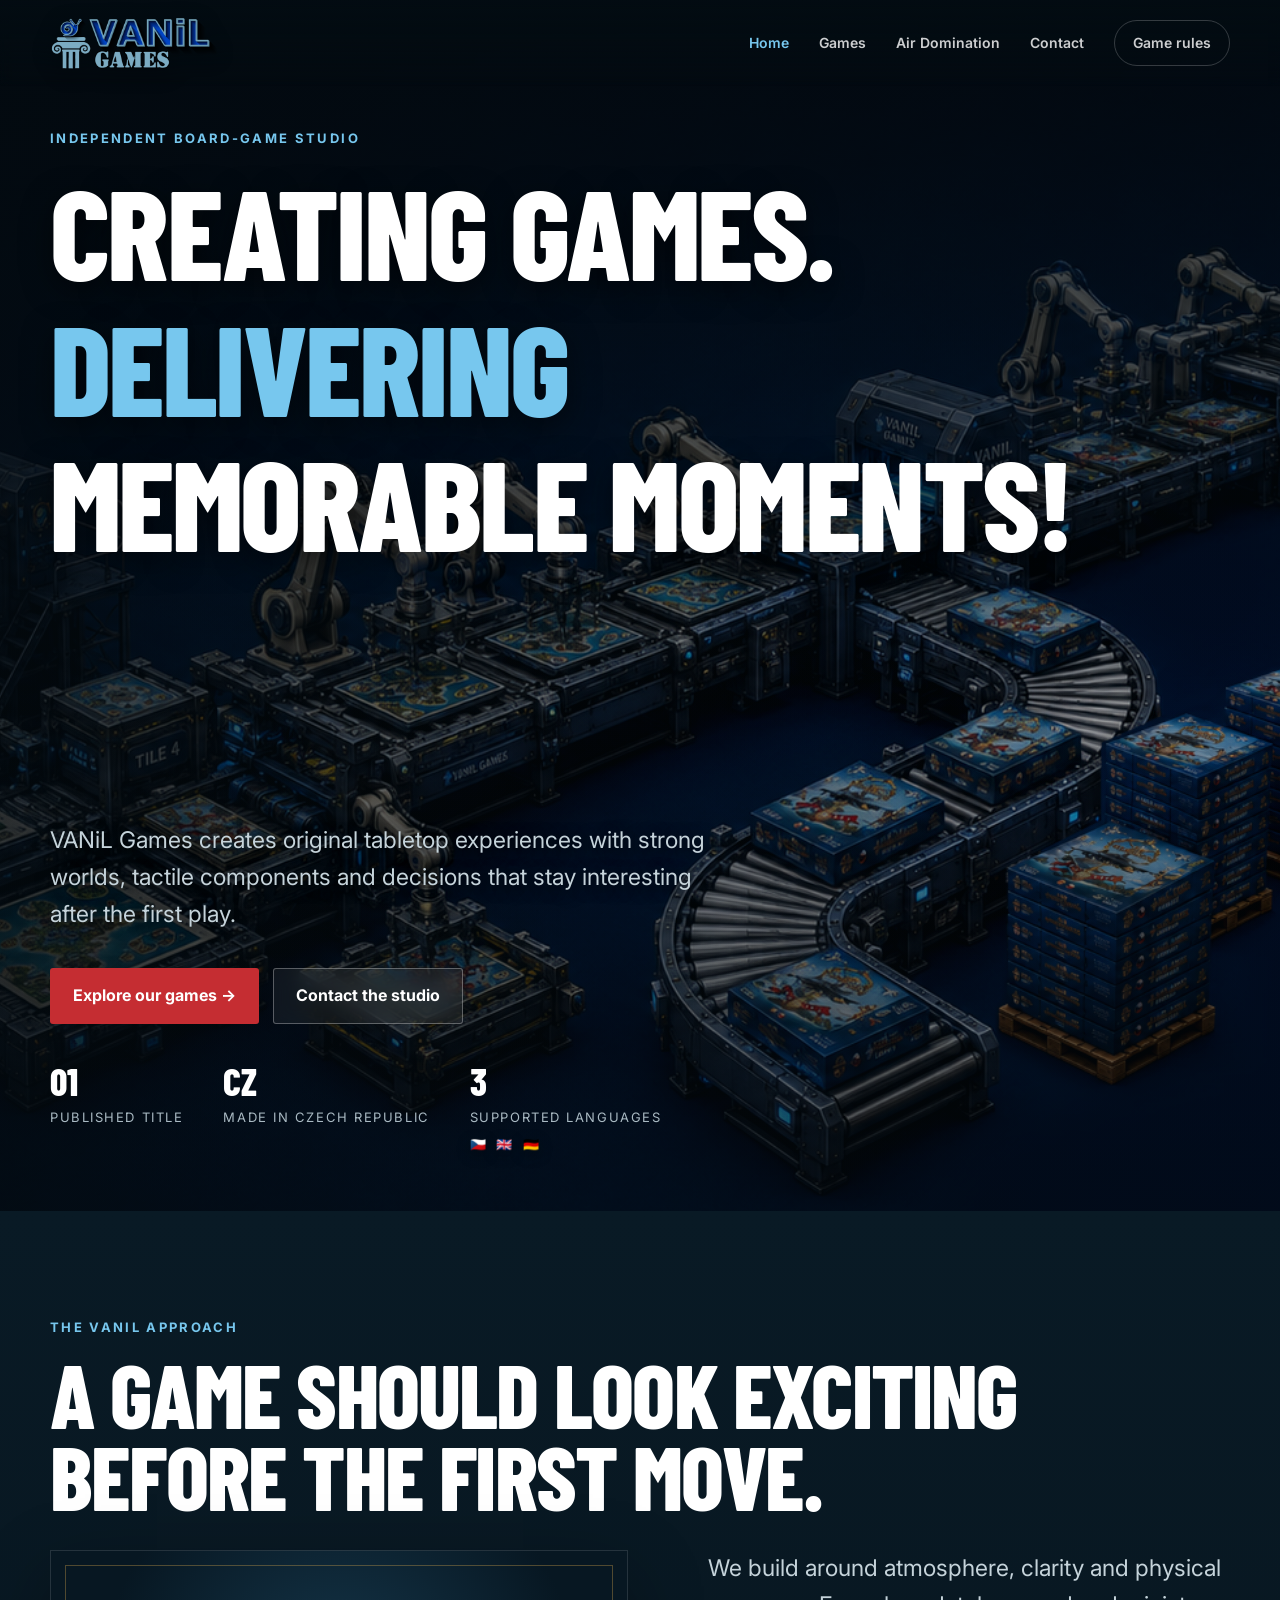
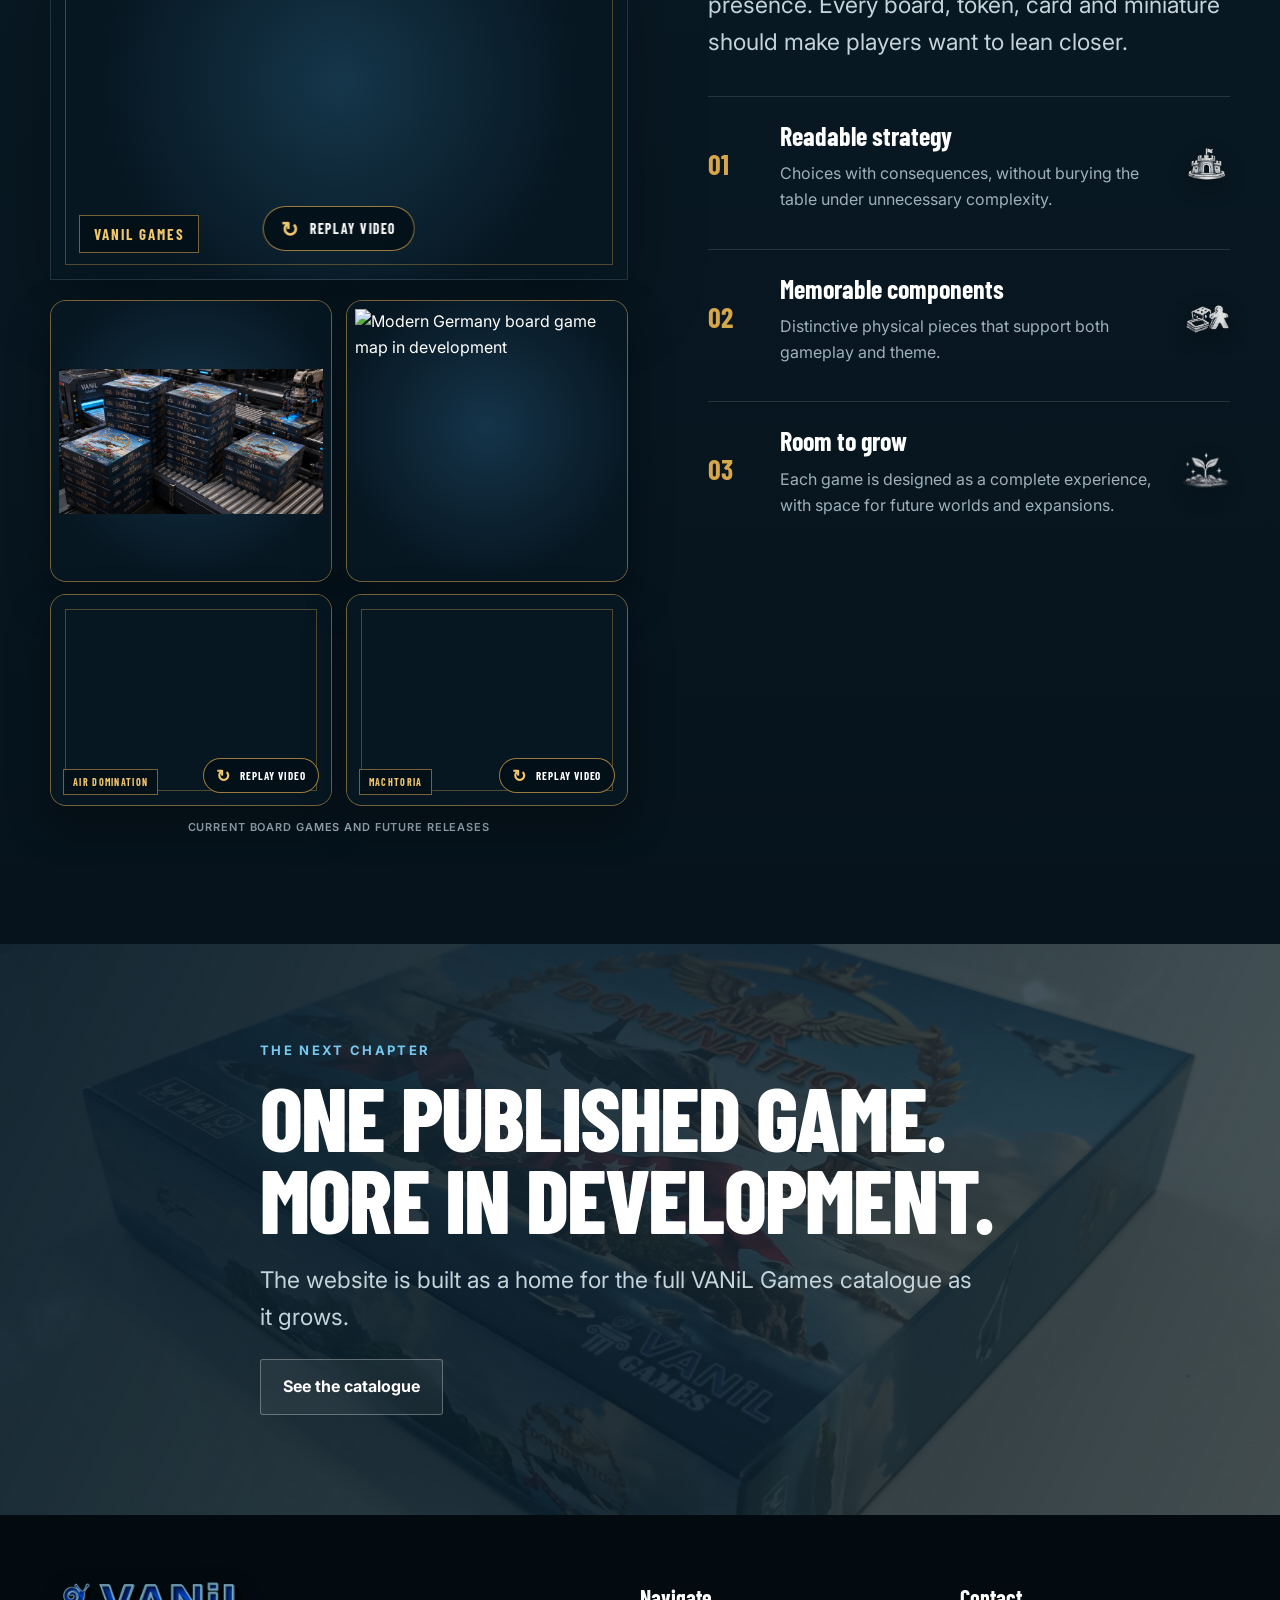
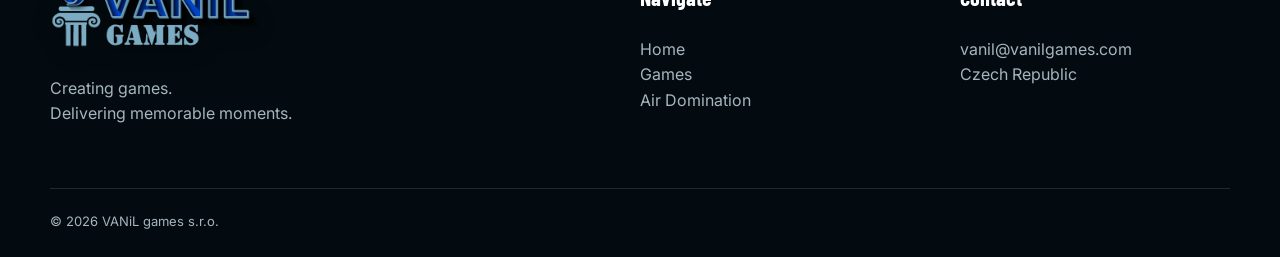
==== commit 270c6288: "Version 19" ====
--- a/index.html
+++ b/index.html
@@ -3,8 +3,14 @@
 <main>
 <section class="hero home-hero"><div class="hero-bg"><img src="assets/images/production-line.png" alt="VANiL Games island landscape"></div><div class="container hero-inner"><div class="hero-copy reveal"><div class="eyebrow">Independent board-game studio</div><h1 class="display xl home-title"><span class="home-title-line-one">Creating Games.</span><span class="home-title-line-two">Delivering</span><span class="home-title-line-three">Memorable Moments!</span></h1><p class="lead">VANiL Games creates original tabletop experiences with strong worlds, tactile components and decisions that stay interesting after the first play.</p><div class="actions"><a class="btn btn-primary" href="games.html">Explore our games →</a><a class="btn btn-ghost" href="contact.html">Contact the studio</a></div><div class="hero-stats company-stats"><div class="hero-stat"><strong>01</strong><span>Published title</span></div><div class="hero-stat"><strong>CZ</strong><span>Made in Czech Republic</span></div><div class="hero-stat language-stat"><strong>3</strong><span>Supported languages</span><div class="language-flags" aria-label="Czech, English and German"><span title="Czech">🇨🇿</span><span title="English">🇬🇧</span><span title="German">🇩🇪</span></div></div></div></div></div></section>
 <section class="section dark home-approach"><div class="container"><div class="home-approach-heading reveal"><div class="eyebrow">The VANiL approach</div><h2 class="display lg">A game should look exciting before the first move.</h2></div><div class="split home-approach-grid"><div class="home-approach-media reveal"><div class="media-frame home-studio-video"><video data-play-once muted playsinline aria-label="VANiL Games animated studio logo"><source src="assets/video/vanil-snail-cartoon.mp4" type="video/mp4"></video><button class="video-replay" type="button" aria-label="Replay VANiL Games animation"><span>↻</span> Replay video</button><div class="video-corner-label">VANiL games</div></div><div class="current-future-showcase" aria-label="Current board games and future releases">
+<div class="showcase-column">
 <figure class="production-stack-card"><img src="assets/images/stack-of-games-2.png" alt="Air Domination game boxes on the VANiL Games production line"></figure>
+<div class="media-frame home-studio-video home-showcase-video"><video data-play-once muted playsinline preload="metadata" aria-label="Air Domination snail animation"><source src="assets/video/air-domination-snail.mp4" type="video/mp4"></video><button class="video-replay" type="button" aria-label="Replay Air Domination snail animation"><span>↻</span> Replay video</button><div class="video-corner-label">Air Domination</div></div>
+</div>
+<div class="showcase-column">
 <figure class="production-stack-card"><img src="assets/images/map-modern-germany7.png" alt="Modern Germany board game map in development"></figure>
+<div class="media-frame home-studio-video home-showcase-video"><video data-play-once muted playsinline preload="metadata" aria-label="Machtoria snails animation"><source src="assets/video/machtoria-snails.mp4" type="video/mp4"></video><button class="video-replay" type="button" aria-label="Replay Machtoria snails animation"><span>↻</span> Replay video</button><div class="video-corner-label">Machtoria</div></div>
+</div>
 <p class="showcase-caption">Current board games and future releases</p>
 </div></div><div class="reveal home-approach-copy"><p class="lead">We build around atmosphere, clarity and physical presence. Every board, token, card and miniature should make players want to lean closer.</p><div class="numbered-list home-principles"><div class="numbered-item"><strong>01</strong><div><h3>Readable strategy</h3><p>Choices with consequences, without burying the table under unnecessary complexity.</p></div><img class="principle-icon" src="assets/images/strategy-icon.png" alt="Strategy icon"></div><div class="numbered-item"><strong>02</strong><div><h3>Memorable components</h3><p>Distinctive physical pieces that support both gameplay and theme.</p></div><img class="principle-icon" src="assets/images/components-icon.png" alt="Board game components icon"></div><div class="numbered-item"><strong>03</strong><div><h3>Room to grow</h3><p>Each game is designed as a complete experience, with space for future worlds and expansions.</p></div><img class="principle-icon" src="assets/images/growth-icon.png" alt="Growth icon"></div></div></div></div></div></section>
 <section class="cta"><div class="container cta-box reveal"><div class="eyebrow">The next chapter</div><h2 class="display lg">One published game. More in development.</h2><p class="lead">The website is built as a home for the full VANiL Games catalogue as it grows.</p><a class="btn btn-ghost" href="games.html">See the catalogue</a></div></section>
--- a/styles.css
+++ b/styles.css
@@ -514,3 +514,56 @@
   .current-future-showcase .production-stack-card img{padding:4px}
   .showcase-caption{font-size:9px;letter-spacing:.06em}
 }
+
+
+/* V19 homepage game animations below current/future artwork */
+.showcase-column{
+  min-width:0;
+  display:flex;
+  flex-direction:column;
+  gap:12px;
+}
+.current-future-showcase .showcase-column .production-stack-card{
+  width:100%;
+}
+.home-showcase-video{
+  width:100%;
+  height:auto;
+  aspect-ratio:4/3;
+  border:1px solid rgba(214,166,75,.52);
+  border-radius:16px;
+  overflow:hidden;
+  background:radial-gradient(circle at 50% 45%,#15344a 0,#071722 72%);
+  box-shadow:0 18px 42px rgba(0,0,0,.34);
+}
+.home-showcase-video video{
+  width:100%;
+  height:100%;
+  object-fit:contain;
+  background:#061722;
+}
+.home-showcase-video:hover video{
+  transform:none;
+}
+.home-showcase-video .video-corner-label{
+  left:12px;
+  bottom:10px;
+  padding:6px 9px;
+  font-size:10px;
+}
+.home-showcase-video .video-replay{
+  right:12px;
+  bottom:12px;
+  transform:none;
+  padding:8px 12px;
+  font-size:11px;
+}
+.home-showcase-video .video-replay span{
+  font-size:17px;
+}
+@media(max-width:600px){
+  .showcase-column{gap:8px}
+  .home-showcase-video{border-radius:12px}
+  .home-showcase-video .video-corner-label{font-size:8px;left:8px;bottom:8px}
+  .home-showcase-video .video-replay{right:8px;bottom:8px;transform:none;padding:7px 10px;font-size:9px}
+}
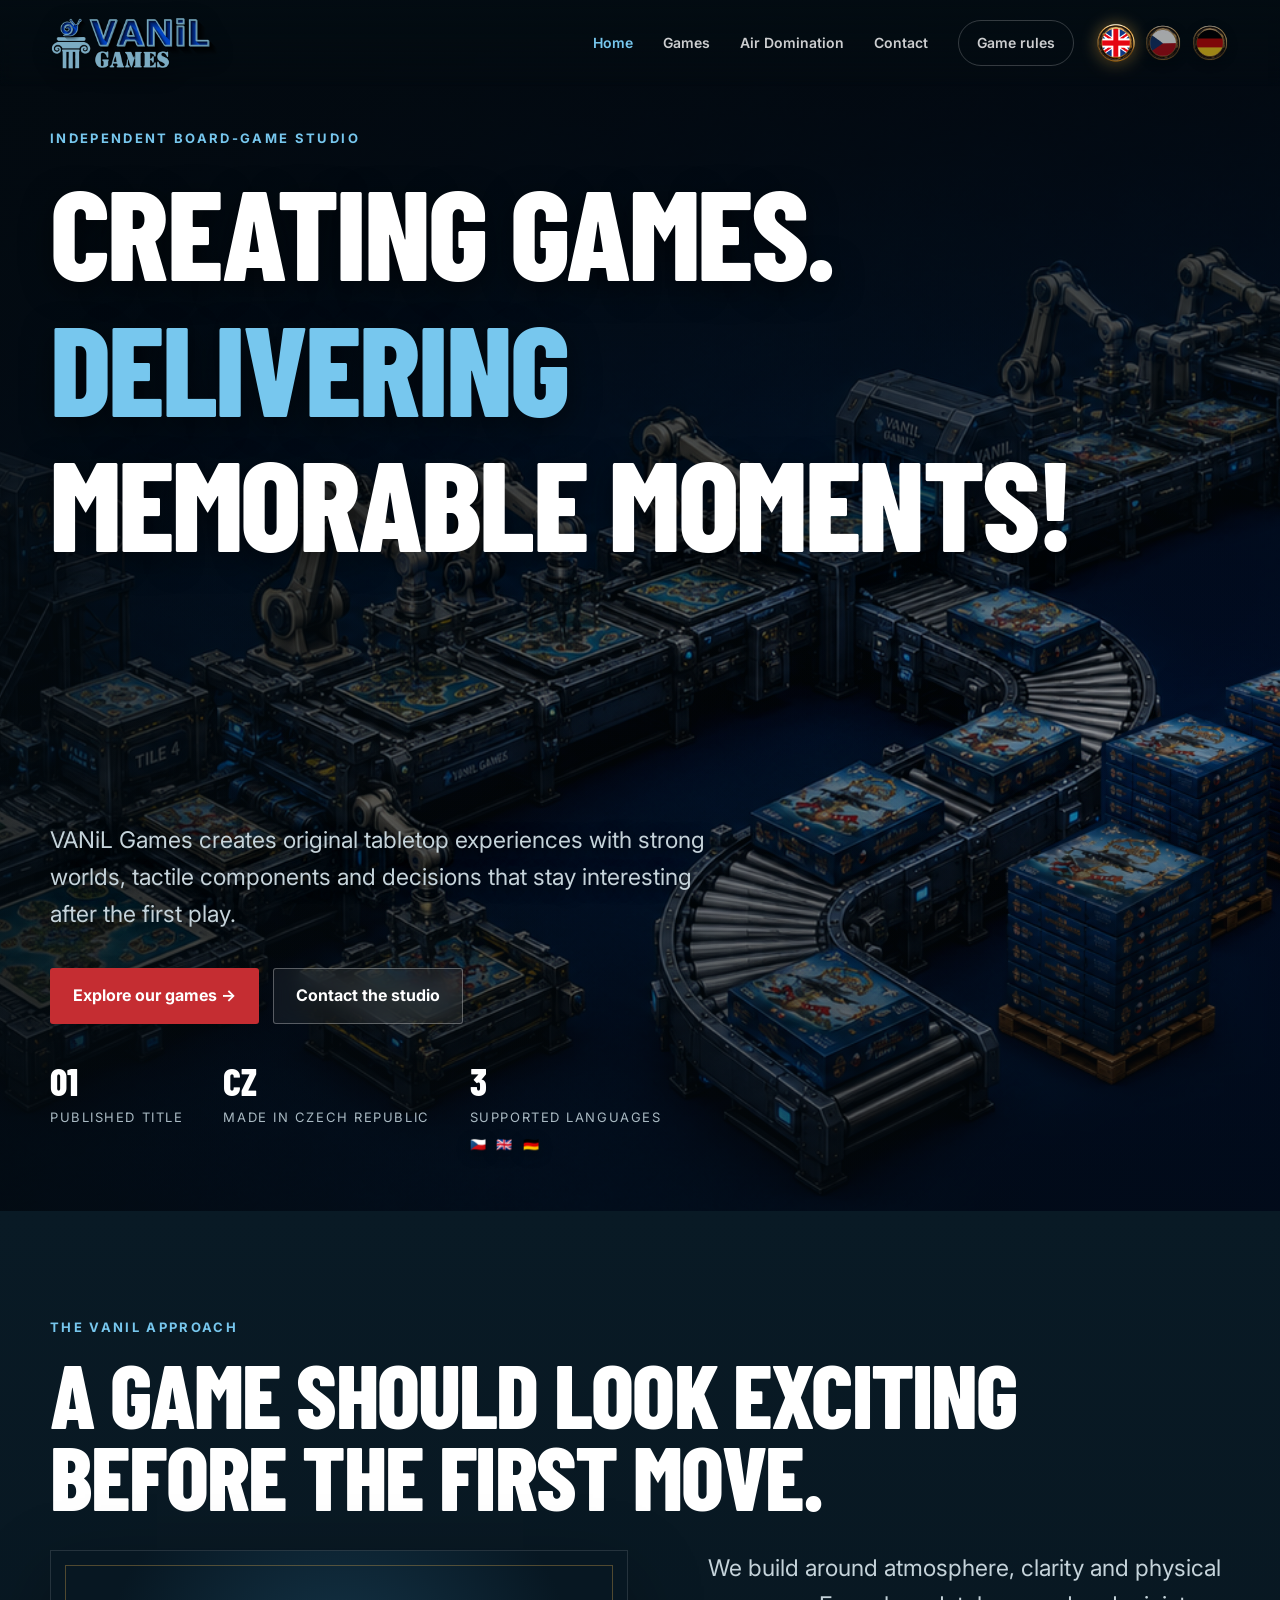
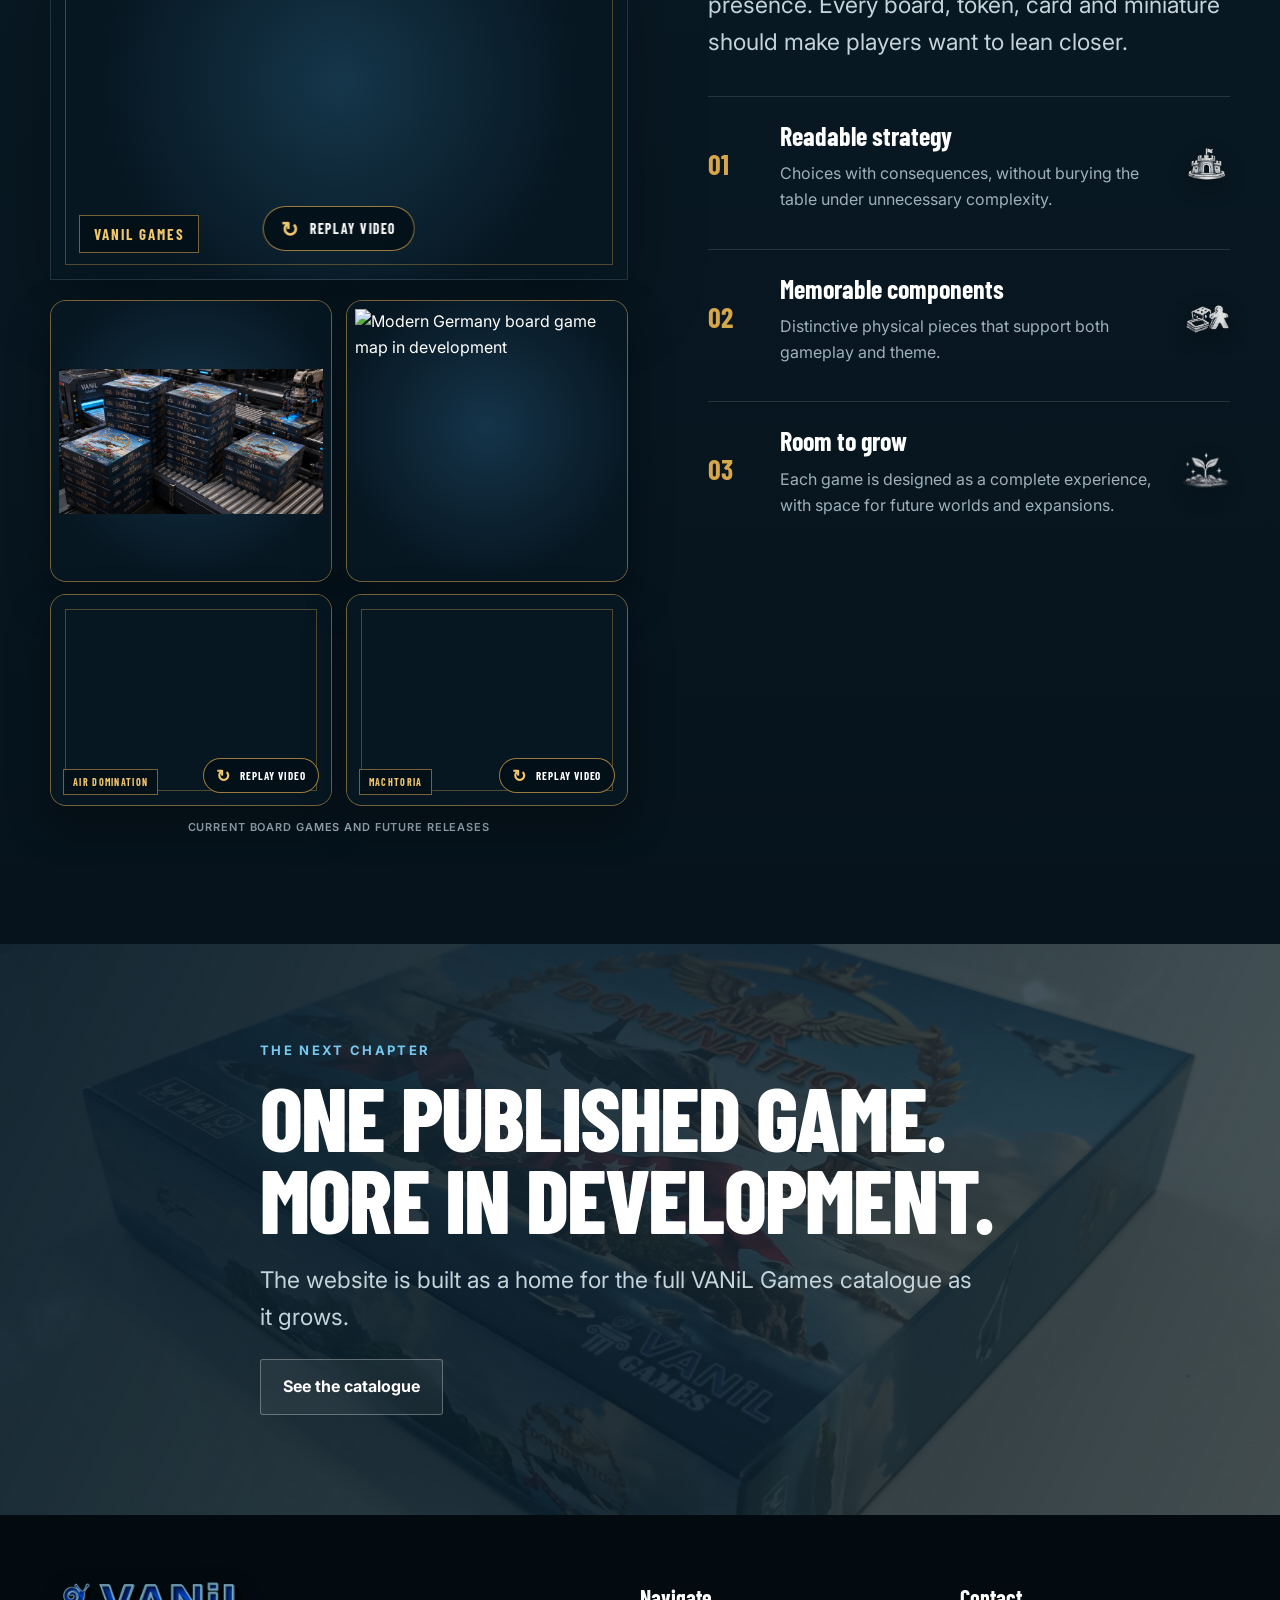
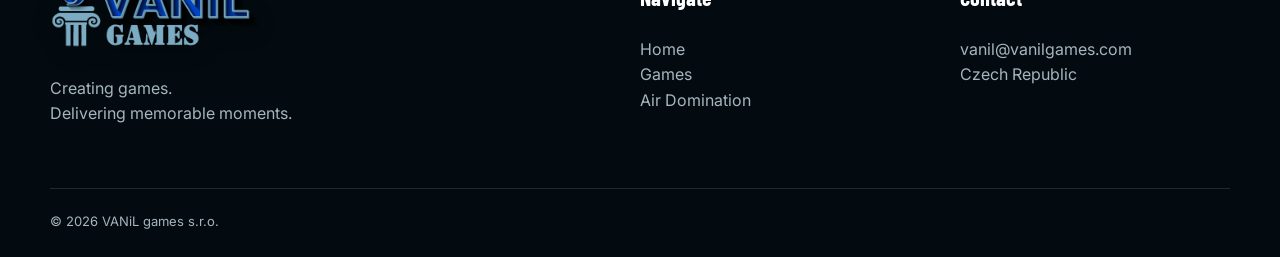
==== commit df8c667f: "languages v21" ====
--- a/index.html
+++ b/index.html
@@ -1,18 +1,20 @@
-<!doctype html><html lang="en"><head><meta charset="utf-8"><meta name="viewport" content="width=device-width,initial-scale=1"><meta name="description" content="VANiL Games creates original board games in the Czech Republic."><title>VANiL Games — Independent board-game studio</title><link rel="stylesheet" href="styles.css"><script defer src="script.js"></script></head><body>
-<header class="site-header"><nav class="nav container"><a class="brand" href="index.html" aria-label="VANiL Games home"><img class="brand-logo" src="assets/images/vanil-logo-wide.png" alt="VANiL Games"></a><button class="menu-toggle" aria-label="Open menu">☰</button><div class="nav-links"><a class="active" href="index.html">Home</a><a href="games.html">Games</a><a href="air-domination.html">Air Domination</a><a href="contact.html">Contact</a><a class="nav-cta" href="air-domination.html#rules">Game rules</a></div></nav></header>
+<!DOCTYPE html>
+
+<html lang="en"><head><meta charset="utf-8"/><meta content="width=device-width,initial-scale=1" name="viewport"/><meta content="VANiL Games creates original board games in the Czech Republic." name="description"/><title>VANiL Games — Independent board-game studio</title><link href="styles.css" rel="stylesheet"/><script defer="" src="script.js"></script><script defer="True" src="language.js"></script></head><body data-page="index">
+<header class="site-header"><nav class="nav container"><a aria-label="VANiL Games home" class="brand" href="index.html"><img alt="VANiL Games" class="brand-logo" src="assets/images/vanil-logo-wide.png"/></a><div class="nav-right"><div class="nav-links"><a class="active" href="index.html">Home</a><a href="games.html">Games</a><a href="air-domination.html">Air Domination</a><a href="contact.html">Contact</a><a class="nav-cta" href="air-domination.html#rules">Game rules</a></div><div aria-label="Website language" class="language-switcher" role="group"><button aria-label="English" class="language-button" data-lang="en" title="English" type="button"><img alt="English" src="assets/images/flag-en.png"/></button><button aria-label="Čeština" class="language-button" data-lang="cs" title="Čeština" type="button"><img alt="Čeština" src="assets/images/flag-cz.png"/></button><button aria-label="Deutsch" class="language-button" data-lang="de" title="Deutsch" type="button"><img alt="Deutsch" src="assets/images/flag-german.png"/></button></div><button aria-label="Open menu" class="menu-toggle">☰</button></div></nav></header>
 <main>
-<section class="hero home-hero"><div class="hero-bg"><img src="assets/images/production-line.png" alt="VANiL Games island landscape"></div><div class="container hero-inner"><div class="hero-copy reveal"><div class="eyebrow">Independent board-game studio</div><h1 class="display xl home-title"><span class="home-title-line-one">Creating Games.</span><span class="home-title-line-two">Delivering</span><span class="home-title-line-three">Memorable Moments!</span></h1><p class="lead">VANiL Games creates original tabletop experiences with strong worlds, tactile components and decisions that stay interesting after the first play.</p><div class="actions"><a class="btn btn-primary" href="games.html">Explore our games →</a><a class="btn btn-ghost" href="contact.html">Contact the studio</a></div><div class="hero-stats company-stats"><div class="hero-stat"><strong>01</strong><span>Published title</span></div><div class="hero-stat"><strong>CZ</strong><span>Made in Czech Republic</span></div><div class="hero-stat language-stat"><strong>3</strong><span>Supported languages</span><div class="language-flags" aria-label="Czech, English and German"><span title="Czech">🇨🇿</span><span title="English">🇬🇧</span><span title="German">🇩🇪</span></div></div></div></div></div></section>
-<section class="section dark home-approach"><div class="container"><div class="home-approach-heading reveal"><div class="eyebrow">The VANiL approach</div><h2 class="display lg">A game should look exciting before the first move.</h2></div><div class="split home-approach-grid"><div class="home-approach-media reveal"><div class="media-frame home-studio-video"><video data-play-once muted playsinline aria-label="VANiL Games animated studio logo"><source src="assets/video/vanil-snail-cartoon.mp4" type="video/mp4"></video><button class="video-replay" type="button" aria-label="Replay VANiL Games animation"><span>↻</span> Replay video</button><div class="video-corner-label">VANiL games</div></div><div class="current-future-showcase" aria-label="Current board games and future releases">
+<section class="hero home-hero"><div class="hero-bg"><img alt="VANiL Games island landscape" src="assets/images/production-line.png"/></div><div class="container hero-inner"><div class="hero-copy reveal"><div class="eyebrow">Independent board-game studio</div><h1 class="display xl home-title"><span class="home-title-line-one">Creating Games.</span><span class="home-title-line-two">Delivering</span><span class="home-title-line-three">Memorable Moments!</span></h1><p class="lead">VANiL Games creates original tabletop experiences with strong worlds, tactile components and decisions that stay interesting after the first play.</p><div class="actions"><a class="btn btn-primary" href="games.html">Explore our games →</a><a class="btn btn-ghost" href="contact.html">Contact the studio</a></div><div class="hero-stats company-stats"><div class="hero-stat"><strong>01</strong><span>Published title</span></div><div class="hero-stat"><strong>CZ</strong><span>Made in Czech Republic</span></div><div class="hero-stat language-stat"><strong>3</strong><span>Supported languages</span><div aria-label="Czech, English and German" class="language-flags"><span title="Czech">🇨🇿</span><span title="English">🇬🇧</span><span title="German">🇩🇪</span></div></div></div></div></div></section>
+<section class="section dark home-approach"><div class="container"><div class="home-approach-heading reveal"><div class="eyebrow">The VANiL approach</div><h2 class="display lg">A game should look exciting before the first move.</h2></div><div class="split home-approach-grid"><div class="home-approach-media reveal"><div class="media-frame home-studio-video"><video aria-label="VANiL Games animated studio logo" data-play-once="" muted="" playsinline=""><source src="assets/video/vanil-snail-cartoon.mp4" type="video/mp4"/></video><button aria-label="Replay VANiL Games animation" class="video-replay" type="button"><span>↻</span> Replay video</button><div class="video-corner-label">VANiL games</div></div><div aria-label="Current board games and future releases" class="current-future-showcase">
 <div class="showcase-column">
-<figure class="production-stack-card"><img src="assets/images/stack-of-games-2.png" alt="Air Domination game boxes on the VANiL Games production line"></figure>
-<div class="media-frame home-studio-video home-showcase-video"><video data-play-once muted playsinline preload="metadata" aria-label="Air Domination snail animation"><source src="assets/video/air-domination-snail.mp4" type="video/mp4"></video><button class="video-replay" type="button" aria-label="Replay Air Domination snail animation"><span>↻</span> Replay video</button><div class="video-corner-label">Air Domination</div></div>
+<figure class="production-stack-card"><img alt="Air Domination game boxes on the VANiL Games production line" src="assets/images/stack-of-games-2.png"/></figure>
+<div class="media-frame home-studio-video home-showcase-video"><video aria-label="Air Domination snail animation" data-play-once="" muted="" playsinline="" preload="metadata"><source src="assets/video/air-domination-snail.mp4" type="video/mp4"/></video><button aria-label="Replay Air Domination snail animation" class="video-replay" type="button"><span>↻</span> Replay video</button><div class="video-corner-label">Air Domination</div></div>
 </div>
 <div class="showcase-column">
-<figure class="production-stack-card"><img src="assets/images/map-modern-germany7.png" alt="Modern Germany board game map in development"></figure>
-<div class="media-frame home-studio-video home-showcase-video"><video data-play-once muted playsinline preload="metadata" aria-label="Machtoria snails animation"><source src="assets/video/machtoria-snails.mp4" type="video/mp4"></video><button class="video-replay" type="button" aria-label="Replay Machtoria snails animation"><span>↻</span> Replay video</button><div class="video-corner-label">Machtoria</div></div>
+<figure class="production-stack-card"><img alt="Modern Germany board game map in development" src="assets/images/map-modern-germany7.png"/></figure>
+<div class="media-frame home-studio-video home-showcase-video"><video aria-label="Machtoria snails animation" data-play-once="" muted="" playsinline="" preload="metadata"><source src="assets/video/machtoria-snails.mp4" type="video/mp4"/></video><button aria-label="Replay Machtoria snails animation" class="video-replay" type="button"><span>↻</span> Replay video</button><div class="video-corner-label">Machtoria</div></div>
 </div>
 <p class="showcase-caption">Current board games and future releases</p>
-</div></div><div class="reveal home-approach-copy"><p class="lead">We build around atmosphere, clarity and physical presence. Every board, token, card and miniature should make players want to lean closer.</p><div class="numbered-list home-principles"><div class="numbered-item"><strong>01</strong><div><h3>Readable strategy</h3><p>Choices with consequences, without burying the table under unnecessary complexity.</p></div><img class="principle-icon" src="assets/images/strategy-icon.png" alt="Strategy icon"></div><div class="numbered-item"><strong>02</strong><div><h3>Memorable components</h3><p>Distinctive physical pieces that support both gameplay and theme.</p></div><img class="principle-icon" src="assets/images/components-icon.png" alt="Board game components icon"></div><div class="numbered-item"><strong>03</strong><div><h3>Room to grow</h3><p>Each game is designed as a complete experience, with space for future worlds and expansions.</p></div><img class="principle-icon" src="assets/images/growth-icon.png" alt="Growth icon"></div></div></div></div></div></section>
+</div></div><div class="reveal home-approach-copy"><p class="lead">We build around atmosphere, clarity and physical presence. Every board, token, card and miniature should make players want to lean closer.</p><div class="numbered-list home-principles"><div class="numbered-item"><strong>01</strong><div><h3>Readable strategy</h3><p>Choices with consequences, without burying the table under unnecessary complexity.</p></div><img alt="Strategy icon" class="principle-icon" src="assets/images/strategy-icon.png"/></div><div class="numbered-item"><strong>02</strong><div><h3>Memorable components</h3><p>Distinctive physical pieces that support both gameplay and theme.</p></div><img alt="Board game components icon" class="principle-icon" src="assets/images/components-icon.png"/></div><div class="numbered-item"><strong>03</strong><div><h3>Room to grow</h3><p>Each game is designed as a complete experience, with space for future worlds and expansions.</p></div><img alt="Growth icon" class="principle-icon" src="assets/images/growth-icon.png"/></div></div></div></div></div></section>
 <section class="cta"><div class="container cta-box reveal"><div class="eyebrow">The next chapter</div><h2 class="display lg">One published game. More in development.</h2><p class="lead">The website is built as a home for the full VANiL Games catalogue as it grows.</p><a class="btn btn-ghost" href="games.html">See the catalogue</a></div></section>
 </main>
-<footer class="footer"><div class="container"><div class="footer-grid"><div><a class="brand" href="index.html" aria-label="VANiL Games home"><img class="brand-logo" src="assets/images/vanil-logo-wide.png" alt="VANiL Games"></a><p>Creating games.<br>Delivering memorable moments.</p></div><div><h3>Navigate</h3><p><a href="index.html">Home</a><br><a href="games.html">Games</a><br><a href="air-domination.html">Air Domination</a></p></div><div><h3>Contact</h3><p><a href="mailto:vanil@vanilgames.com">vanil@vanilgames.com</a><br>Czech Republic</p></div></div><div class="copyright">© <span data-year></span> VANiL games s.r.o.</div></div></footer></body></html>
+<footer class="footer"><div class="container"><div class="footer-grid"><div><a aria-label="VANiL Games home" class="brand" href="index.html"><img alt="VANiL Games" class="brand-logo" src="assets/images/vanil-logo-wide.png"/></a><p>Creating games.<br/>Delivering memorable moments.</p></div><div><h3>Navigate</h3><p><a href="index.html">Home</a><br/><a href="games.html">Games</a><br/><a href="air-domination.html">Air Domination</a></p></div><div><h3>Contact</h3><p><a href="mailto:vanil@vanilgames.com">vanil@vanilgames.com</a><br/>Czech Republic</p></div></div><div class="copyright">© <span data-year=""></span> VANiL games s.r.o.</div></div></footer></body></html>
--- a/styles.css
+++ b/styles.css
@@ -567,3 +567,17 @@
   .home-showcase-video .video-corner-label{font-size:8px;left:8px;bottom:8px}
   .home-showcase-video .video-replay{right:8px;bottom:8px;transform:none;padding:7px 10px;font-size:9px}
 }
+
+
+/* v20 language switcher */
+.nav{position:relative}
+.nav-right{display:flex;align-items:center;gap:18px}
+/* v21 image-based language toggle buttons */
+.language-switcher{display:flex;align-items:center;gap:7px;padding-left:4px}
+.language-button{width:40px;height:40px;display:grid;place-items:center;padding:0;border:0;border-radius:50%;background:transparent;cursor:pointer;opacity:.68;transition:transform .18s ease,opacity .18s ease,filter .18s ease;filter:saturate(.86) brightness(.94);box-shadow:none}
+.language-button img{display:block;width:38px;height:38px;object-fit:contain;pointer-events:none;filter:drop-shadow(0 3px 6px rgba(0,0,0,.32))}
+.language-button:hover{opacity:1;transform:translateY(-1px) scale(1.05);filter:saturate(1) brightness(1.04)}
+.language-button.active{opacity:1;transform:scale(1.08);filter:saturate(1.08) brightness(1.08) drop-shadow(0 0 7px rgba(214,166,75,.48))}
+.language-button:focus-visible{outline:2px solid var(--sky);outline-offset:3px}
+@media(max-width:900px){.nav-right{gap:10px}.language-switcher{margin-left:auto}.nav-links{z-index:110}.menu-toggle{margin-left:2px}}
+@media(max-width:600px){.language-switcher{gap:3px}.language-button{width:34px;height:34px}.language-button img{width:33px;height:33px}.nav-right{gap:4px}}
